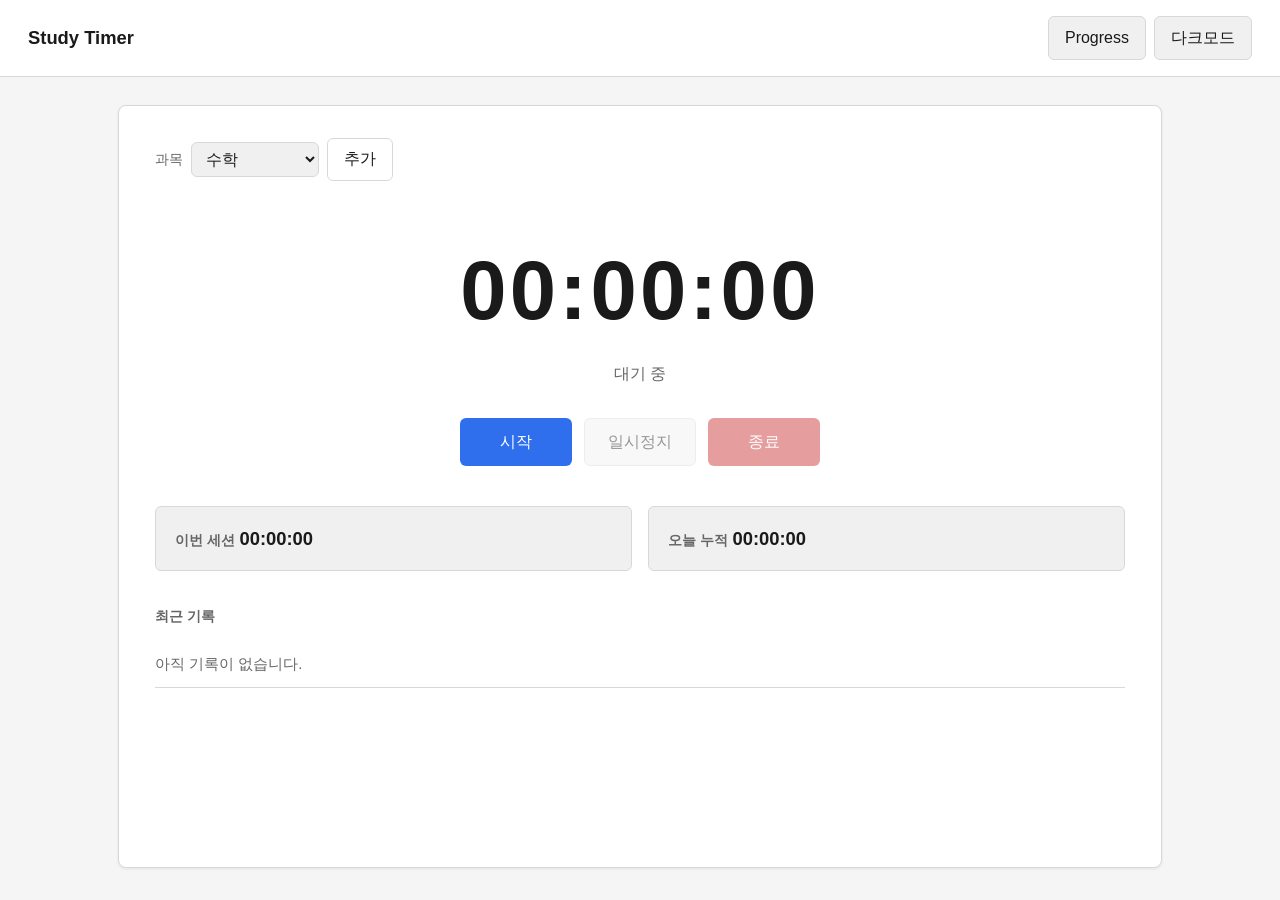
==== index.html @ 409b5d73 "타이머, 기록 페이지 기본 구조 작성" ====
<!DOCTYPE html>
<html lang="ko">
<head>
  <meta charset="UTF-8" />
  <meta name="viewport" content="width=device-width, initial-scale=1.0" />
  <title>Study Timer</title>
  <link rel="stylesheet" href="styles.css" />
</head>
<body>
  <header class="topbar">
    <h1 class="logo">Study Timer</h1>
    <div class="topbar-actions">
      <button type="button" id="progressToggle" class="btn btn-secondary" aria-expanded="false">
        Progress
      </button>
      <button type="button" id="themeToggle" class="btn btn-secondary" aria-label="테마 전환">
        다크모드
      </button>
    </div>
  </header>

  <main class="layout">
    <section class="timer-panel" aria-labelledby="timerHeading">
      <h2 id="timerHeading" class="sr-only">타이머</h2>

      <div class="subject-row">
        <label for="subjectSelect">과목</label>
        <select id="subjectSelect">
          <option value="수학">수학</option>
          <option value="영어">영어</option>
          <option value="국어">국어</option>
          <option value="과학">과학</option>
          <option value="코딩">코딩</option>
          <option value="기타">기타</option>
        </select>
        <button type="button" id="addSubjectBtn" class="btn btn-ghost">추가</button>
      </div>

      <div class="timer-display" id="timerDisplay" aria-live="polite">00:00:00</div>
      <p class="timer-status" id="timerStatus">대기 중</p>

      <div class="timer-controls">
        <button type="button" id="startBtn" class="btn btn-primary">시작</button>
        <button type="button" id="pauseBtn" class="btn btn-secondary" disabled>일시정지</button>
        <button type="button" id="stopBtn" class="btn btn-danger" disabled>종료</button>
      </div>

      <div class="session-info">
        <div>
          <span class="label">이번 세션</span>
          <strong id="sessionTime">00:00:00</strong>
        </div>
        <div>
          <span class="label">오늘 누적</span>
          <strong id="todayTime">00:00:00</strong>
        </div>
      </div>

      <section class="recent-sessions" aria-labelledby="recentHeading">
        <h3 id="recentHeading">최근 기록</h3>
        <ul id="recentList" class="record-list"></ul>
      </section>
    </section>

    <aside id="progressPanel" class="progress-panel" aria-hidden="true">
      <div class="progress-panel-inner">
        <div class="progress-header">
          <h2>Progress</h2>
          <button type="button" id="progressClose" class="btn btn-ghost" aria-label="Progress 닫기">닫기</button>
        </div>

        <div class="goal-box">
          <label for="dailyGoal">일일 목표 (분)</label>
          <div class="goal-row">
            <input type="number" id="dailyGoal" min="1" max="1440" value="120" />
            <button type="button" id="saveGoalBtn" class="btn btn-secondary">저장</button>
          </div>
          <div class="progress-meter" aria-label="목표 대비 진행률">
            <div id="goalBar" class="progress-meter-fill"></div>
          </div>
          <p id="goalText" class="muted">0 / 120분 (0%)</p>
        </div>

        <div class="stats-grid">
          <article class="stat-card">
            <h3>오늘</h3>
            <p id="statToday" class="stat-value">00:00:00</p>
          </article>
          <article class="stat-card">
            <h3>이번 주</h3>
            <p id="statWeek" class="stat-value">00:00:00</p>
          </article>
        </div>

        <section class="chart-section" aria-labelledby="dailyChartHeading">
          <h3 id="dailyChartHeading">최근 7일</h3>
          <div id="dailyChart" class="bar-chart" role="img" aria-label="최근 7일 학습 시간 차트"></div>
        </section>

        <section class="chart-section" aria-labelledby="subjectChartHeading">
          <h3 id="subjectChartHeading">과목별 학습 시간</h3>
          <div id="subjectChart" class="bar-chart subject-chart" role="img" aria-label="과목별 학습 시간 차트"></div>
        </section>

        <section class="chart-section" aria-labelledby="allRecordsHeading">
          <h3 id="allRecordsHeading">전체 기록</h3>
          <ul id="allRecordsList" class="record-list"></ul>
          <button type="button" id="clearRecordsBtn" class="btn btn-danger btn-block">기록 전체 삭제</button>
        </section>
      </div>
    </aside>
  </main>

  <script src="app.js"></script>
</body>
</html>
---- styles.css ----
:root {
  --bg: #f5f5f5;
  --surface: #ffffff;
  --surface-2: #f0f0f0;
  --border: #d8d8d8;
  --text: #1a1a1a;
  --muted: #666666;
  --primary: #2f6fed;
  --primary-text: #ffffff;
  --danger: #c62828;
  --danger-text: #ffffff;
  --accent: #1b8a5a;
  --shadow: 0 1px 3px rgba(0, 0, 0, 0.08);
}

[data-theme="dark"] {
  --bg: #121212;
  --surface: #1e1e1e;
  --surface-2: #2a2a2a;
  --border: #3a3a3a;
  --text: #f0f0f0;
  --muted: #a0a0a0;
  --primary: #5b8def;
  --primary-text: #0b0b0b;
  --danger: #ef5350;
  --danger-text: #0b0b0b;
  --accent: #4caf7a;
  --shadow: 0 1px 3px rgba(0, 0, 0, 0.4);
}

* {
  box-sizing: border-box;
}

html,
body {
  margin: 0;
  padding: 0;
  min-height: 100%;
  height: 100%;
}

body {
  display: flex;
  flex-direction: column;
  min-height: 100vh;
  font-family: "Segoe UI", "Apple SD Gothic Neo", "Malgun Gothic", sans-serif;
  background: var(--bg);
  color: var(--text);
  line-height: 1.5;
}

button,
input,
select {
  font: inherit;
  color: inherit;
}

.sr-only {
  position: absolute;
  width: 1px;
  height: 1px;
  padding: 0;
  margin: -1px;
  overflow: hidden;
  clip: rect(0, 0, 0, 0);
  white-space: nowrap;
  border: 0;
}

.topbar {
  display: flex;
  align-items: center;
  justify-content: space-between;
  gap: 1rem;
  flex-shrink: 0;
  padding: 1rem 1.75rem;
  background: var(--surface);
  border-bottom: 1px solid var(--border);
}

.logo {
  margin: 0;
  font-size: 1.15rem;
  font-weight: 700;
}

.topbar-actions {
  display: flex;
  gap: 0.5rem;
}

.layout {
  display: flex;
  align-items: stretch;
  flex: 1;
  gap: 0;
  width: 100%;
  max-width: 1100px;
  margin: 0 auto;
  padding: 1.75rem 1.75rem 2rem;
  min-height: 0;
  overflow: hidden;
  transition: gap 0.35s ease;
}

.layout.progress-open {
  gap: 1.5rem;
}

.timer-panel {
  display: flex;
  flex-direction: column;
  flex: 1 1 auto;
  min-width: 0;
  min-height: 100%;
  background: var(--surface);
  border: 1px solid var(--border);
  border-radius: 8px;
  box-shadow: var(--shadow);
  padding: 2rem 2.25rem;
  transition: flex-basis 0.35s ease, width 0.35s ease;
}

.progress-panel {
  flex: 0 0 0;
  width: 0;
  min-width: 0;
  min-height: 100%;
  overflow: hidden;
  opacity: 0;
  pointer-events: none;
  transition:
    flex-basis 0.35s ease,
    width 0.35s ease,
    opacity 0.28s ease,
    transform 0.35s ease;
  transform: translateX(24px);
}

.layout.progress-open .progress-panel {
  flex-basis: 380px;
  width: 380px;
  opacity: 1;
  pointer-events: auto;
  transform: translateX(0);
}

.progress-panel-inner {
  display: flex;
  flex-direction: column;
  width: 380px;
  height: 100%;
  min-height: 100%;
  box-sizing: border-box;
  background: var(--surface);
  border: 1px solid var(--border);
  border-radius: 8px;
  box-shadow: var(--shadow);
  padding: 2rem 2.25rem;
  overflow: auto;
}

.subject-row {
  display: flex;
  align-items: center;
  gap: 0.5rem;
  flex-wrap: wrap;
}

.subject-row label {
  font-size: 0.9rem;
  color: var(--muted);
}

.subject-row select,
.goal-row input {
  border: 1px solid var(--border);
  background: var(--surface-2);
  border-radius: 6px;
  padding: 0.45rem 0.6rem;
  min-width: 8rem;
}

.timer-display {
  margin: 3rem 0 0.5rem;
  text-align: center;
  font-size: clamp(3.2rem, 9vw, 5.2rem);
  font-variant-numeric: tabular-nums;
  font-weight: 700;
  letter-spacing: 0.04em;
}

.timer-status {
  margin: 0 0 2rem;
  text-align: center;
  color: var(--muted);
}

.timer-controls {
  display: flex;
  justify-content: center;
  gap: 0.75rem;
  flex-wrap: wrap;
  margin-bottom: 2.5rem;
}

.timer-controls .btn {
  min-width: 7rem;
  padding: 0.7rem 1.25rem;
}

.btn {
  border: 1px solid transparent;
  border-radius: 6px;
  padding: 0.55rem 1rem;
  cursor: pointer;
  background: var(--surface-2);
}

.btn:disabled {
  opacity: 0.45;
  cursor: not-allowed;
}

.btn-primary {
  background: var(--primary);
  color: var(--primary-text);
}

.btn-secondary {
  background: var(--surface-2);
  border-color: var(--border);
}

.btn-danger {
  background: var(--danger);
  color: var(--danger-text);
}

.btn-ghost {
  background: transparent;
  border-color: var(--border);
}

.btn-block {
  width: 100%;
  margin-top: 0.75rem;
}

.session-info {
  display: grid;
  grid-template-columns: 1fr 1fr;
  gap: 1rem;
  margin-bottom: 2.25rem;
}

.session-info > div,
.stat-card {
  background: var(--surface-2);
  border: 1px solid var(--border);
  border-radius: 6px;
  padding: 1.1rem 1.2rem;
}

.session-info .label,
.stat-card h3,
.recent-sessions h3,
.chart-section h3,
.progress-header h2 {
  margin: 0 0 0.35rem;
  font-size: 0.85rem;
  font-weight: 600;
  color: var(--muted);
}

.session-info strong,
.stat-value {
  font-size: 1.15rem;
  font-variant-numeric: tabular-nums;
}

.recent-sessions {
  display: flex;
  flex-direction: column;
  flex: 1;
  min-height: 0;
  margin-top: auto;
}

.recent-sessions h3 {
  margin-bottom: 0.85rem;
}

.record-list {
  list-style: none;
  margin: 0;
  padding: 0;
  flex: 1;
  min-height: 180px;
  max-height: none;
  overflow: auto;
}

.timer-panel .record-list {
  min-height: 240px;
}

.record-list li {
  display: flex;
  justify-content: space-between;
  gap: 0.75rem;
  padding: 0.75rem 0;
  border-bottom: 1px solid var(--border);
  font-size: 0.92rem;
}

.record-list .meta {
  color: var(--muted);
  white-space: nowrap;
}

.progress-header {
  display: flex;
  align-items: center;
  justify-content: space-between;
  margin-bottom: 1.5rem;
}

.goal-box {
  margin-bottom: 1.5rem;
}

.goal-box label {
  display: block;
  margin-bottom: 0.4rem;
  font-size: 0.9rem;
  color: var(--muted);
}

.goal-row {
  display: flex;
  gap: 0.5rem;
  margin-bottom: 0.75rem;
}

.goal-row input {
  width: 100%;
}

.progress-meter {
  height: 10px;
  background: var(--surface-2);
  border: 1px solid var(--border);
  border-radius: 999px;
  overflow: hidden;
}

.progress-meter-fill {
  height: 100%;
  width: 0%;
  background: var(--accent);
}

.muted {
  color: var(--muted);
  font-size: 0.9rem;
}

.stats-grid {
  display: grid;
  grid-template-columns: 1fr 1fr;
  gap: 1rem;
  margin-bottom: 1.75rem;
}

.chart-section {
  margin-bottom: 1.75rem;
}

.bar-chart {
  display: flex;
  align-items: flex-end;
  gap: 0.5rem;
  min-height: 160px;
  padding: 0.75rem 0;
}

.bar-item {
  flex: 1;
  display: flex;
  flex-direction: column;
  align-items: center;
  gap: 0.35rem;
  min-width: 0;
}

.bar {
  width: 100%;
  max-width: 36px;
  min-height: 2px;
  background: var(--primary);
  border-radius: 3px 3px 0 0;
}

.bar-label,
.bar-value {
  font-size: 0.72rem;
  color: var(--muted);
  text-align: center;
  word-break: keep-all;
}

.subject-chart {
  flex-direction: column;
  align-items: stretch;
  min-height: auto;
}

.subject-row-bar {
  display: grid;
  grid-template-columns: 72px 1fr 72px;
  align-items: center;
  gap: 0.5rem;
  margin-bottom: 0.45rem;
}

.subject-row-bar .track {
  height: 10px;
  background: var(--surface-2);
  border: 1px solid var(--border);
  border-radius: 999px;
  overflow: hidden;
}

.subject-row-bar .fill {
  height: 100%;
  background: var(--primary);
}

.subject-row-bar .name,
.subject-row-bar .value {
  font-size: 0.82rem;
  color: var(--muted);
}

.subject-row-bar .value {
  text-align: right;
  font-variant-numeric: tabular-nums;
}

.empty {
  color: var(--muted);
  font-size: 0.9rem;
  padding: 0.5rem 0;
}

@media (max-width: 860px) {
  .layout {
    flex-direction: column;
    overflow: auto;
  }

  .layout.progress-open {
    gap: 1rem;
  }

  .timer-panel {
    min-height: auto;
    padding: 1.5rem;
  }

  .progress-panel {
    transform: translateY(16px);
  }

  .layout.progress-open .progress-panel {
    flex-basis: auto;
    width: 100%;
    transform: translateY(0);
  }

  .progress-panel-inner {
    width: 100%;
    min-height: auto;
    padding: 1.5rem;
  }

  .timer-display {
    margin-top: 2rem;
  }

  .timer-panel .record-list {
    min-height: 160px;
  }
}
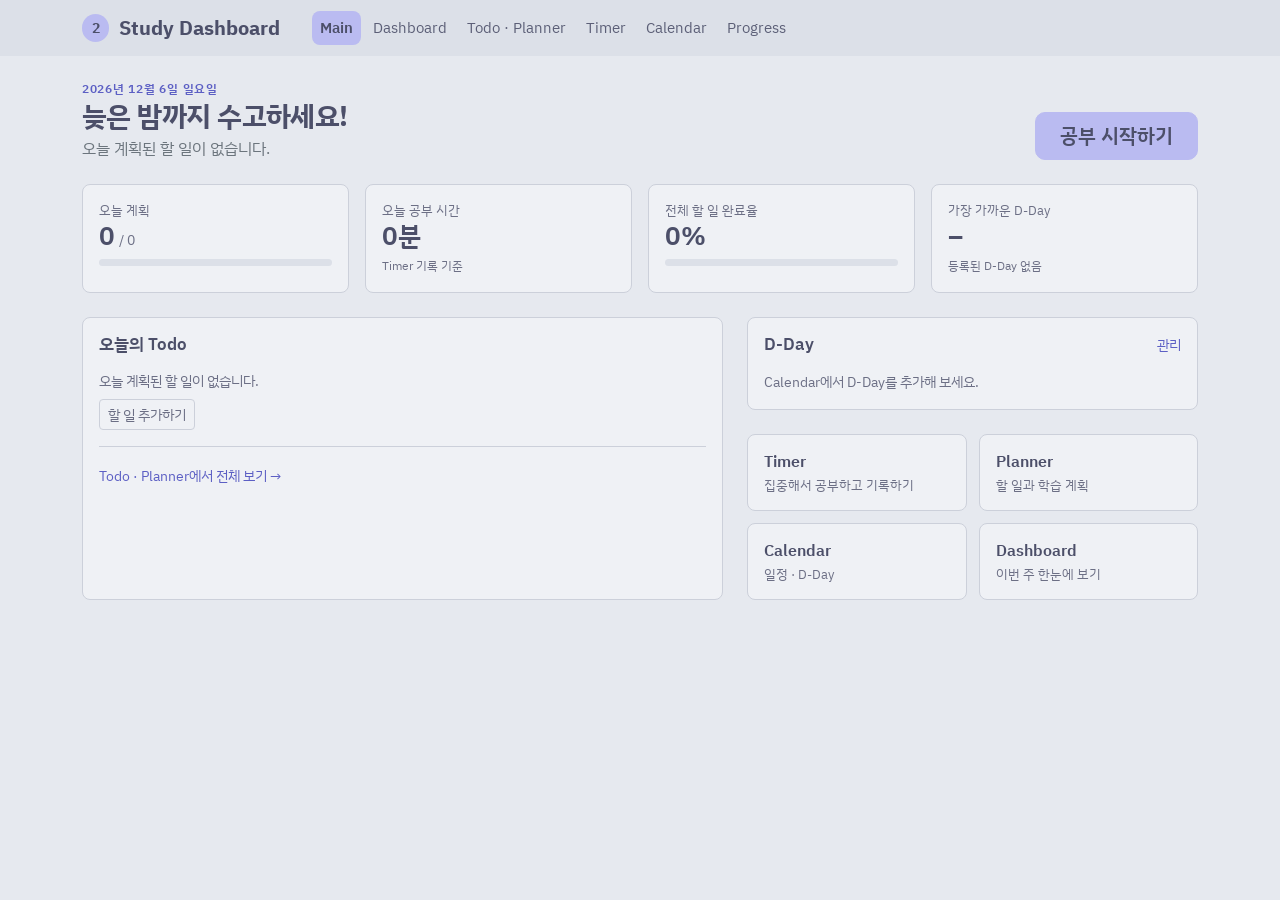
==== commit bd497c59: "Main · Dashboard 페이지, 합치기 계획 문서 - index.html (Main): 오늘 계획·공부 시간·완료율·D-Day, 오늘의 Todo 체크, 바로가기 - dash" ====
--- a/index.html
+++ b/index.html
@@ -1,116 +1,159 @@
 <!DOCTYPE html>
 <html lang="ko">
 <head>
-  <meta charset="UTF-8" />
-  <meta name="viewport" content="width=device-width, initial-scale=1.0" />
-  <title>Study Timer</title>
-  <link rel="stylesheet" href="styles.css" />
+  <meta charset="UTF-8">
+  <meta name="viewport" content="width=device-width, initial-scale=1">
+  <title>Main | Study Dashboard</title>
+
+  <link rel="preconnect" href="https://fonts.googleapis.com">
+  <link rel="preconnect" href="https://fonts.gstatic.com" crossorigin>
+  <link rel="stylesheet" href="https://fonts.googleapis.com/css2?family=IBM+Plex+Sans+KR:wght@400;500;600;700&display=swap">
+  <link rel="stylesheet" href="https://cdn.jsdelivr.net/npm/bootstrap@5.3.3/dist/css/bootstrap.min.css">
+  <link rel="stylesheet" href="css/style.css">
+  <link rel="stylesheet" href="css/main.css">
+  <link rel="stylesheet" href="css/responsive.css">
 </head>
 <body>
-  <header class="topbar">
-    <h1 class="logo">Study Timer</h1>
-    <div class="topbar-actions">
-      <button type="button" id="progressToggle" class="btn btn-secondary" aria-expanded="false">
-        Progress
+
+  <!-- ===== 공통 Header / Navigation (모든 페이지 동일, active만 변경) ===== -->
+  <nav class="navbar navbar-expand-lg sd-navbar">
+    <div class="container-xl">
+      <a class="navbar-brand" href="index.html"><span class="sd-brand-mark">2</span>Study Dashboard</a>
+      <button class="navbar-toggler" type="button" data-bs-toggle="collapse" data-bs-target="#sdNav"
+              aria-controls="sdNav" aria-expanded="false" aria-label="메뉴 열기">
+        <span class="navbar-toggler-icon"></span>
       </button>
-      <button type="button" id="themeToggle" class="btn btn-secondary" aria-label="테마 전환">
-        다크모드
-      </button>
+      <div class="collapse navbar-collapse" id="sdNav">
+        <ul class="navbar-nav ms-lg-3 gap-lg-1">
+          <li class="nav-item"><a class="nav-link active" aria-current="page" href="index.html">Main</a></li>
+          <li class="nav-item"><a class="nav-link" href="dashboard.html">Dashboard</a></li>
+          <li class="nav-item"><a class="nav-link" href="todo.html">Todo · Planner</a></li>
+          <li class="nav-item"><a class="nav-link" href="timer.html">Timer</a></li>
+          <li class="nav-item"><a class="nav-link" href="calendar.html">Calendar</a></li>
+          <li class="nav-item"><a class="nav-link" href="progress.html">Progress</a></li>
+        </ul>
+      </div>
     </div>
-  </header>
+  </nav>
 
-  <main class="layout">
-    <section class="timer-panel" aria-labelledby="timerHeading">
-      <h2 id="timerHeading" class="sr-only">타이머</h2>
+  <main class="container-xl py-4">
+    <header class="d-flex flex-wrap justify-content-between align-items-end gap-3 mb-4">
+      <div>
+        <div class="sd-eyebrow" id="todayLabel"></div>
+        <h1 class="sd-page-title" id="greeting">안녕하세요!</h1>
+        <p class="text-secondary mb-0 mt-1" id="greetingSub">오늘의 학습 현황입니다.</p>
+      </div>
+      <a class="btn btn-primary btn-lg px-4" href="timer.html">공부 시작하기</a>
+    </header>
 
-      <div class="subject-row">
-        <label for="subjectSelect">과목</label>
-        <select id="subjectSelect">
-          <option value="수학">수학</option>
-          <option value="영어">영어</option>
-          <option value="국어">국어</option>
-          <option value="과학">과학</option>
-          <option value="코딩">코딩</option>
-          <option value="기타">기타</option>
-        </select>
-        <button type="button" id="addSubjectBtn" class="btn btn-ghost">추가</button>
+    <!-- 오늘의 학습 현황 -->
+    <section class="row g-3 mb-4" aria-label="오늘의 학습 현황">
+      <div class="col-6 col-lg-3">
+        <div class="card h-100"><div class="card-body">
+          <div class="sd-stat-label">오늘 계획</div>
+          <div class="sd-stat-value" id="statPlan">0</div>
+          <div class="progress mt-2" role="progressbar" aria-label="오늘 계획 진행" aria-valuemin="0" aria-valuemax="100" aria-valuenow="0" id="statPlanBarWrap">
+            <div class="progress-bar" id="statPlanBar" style="width:0%"></div>
+          </div>
+        </div></div>
       </div>
-
-      <div class="timer-display" id="timerDisplay" aria-live="polite">00:00:00</div>
-      <p class="timer-status" id="timerStatus">대기 중</p>
-
-      <div class="timer-controls">
-        <button type="button" id="startBtn" class="btn btn-primary">시작</button>
-        <button type="button" id="pauseBtn" class="btn btn-secondary" disabled>일시정지</button>
-        <button type="button" id="stopBtn" class="btn btn-danger" disabled>종료</button>
+      <div class="col-6 col-lg-3">
+        <div class="card h-100"><div class="card-body">
+          <div class="sd-stat-label">오늘 공부 시간</div>
+          <div class="sd-stat-value" id="statStudy">0분</div>
+          <div class="sd-stat-note" id="statStudyNote">Timer 기록 기준</div>
+        </div></div>
       </div>
-
-      <div class="session-info">
-        <div>
-          <span class="label">이번 세션</span>
-          <strong id="sessionTime">00:00:00</strong>
-        </div>
-        <div>
-          <span class="label">오늘 누적</span>
-          <strong id="todayTime">00:00:00</strong>
-        </div>
+      <div class="col-6 col-lg-3">
+        <div class="card h-100"><div class="card-body">
+          <div class="sd-stat-label">전체 할 일 완료율</div>
+          <div class="sd-stat-value" id="statRate">0%</div>
+          <div class="progress mt-2" role="progressbar" aria-label="전체 할 일 완료율" aria-valuemin="0" aria-valuemax="100" aria-valuenow="0" id="statRateBarWrap">
+            <div class="progress-bar" id="statRateBar" style="width:0%"></div>
+          </div>
+        </div></div>
       </div>
-
-      <section class="recent-sessions" aria-labelledby="recentHeading">
-        <h3 id="recentHeading">최근 기록</h3>
-        <ul id="recentList" class="record-list"></ul>
-      </section>
+      <div class="col-6 col-lg-3">
+        <div class="card h-100"><div class="card-body">
+          <div class="sd-stat-label">가장 가까운 D-Day</div>
+          <div class="sd-stat-value" id="statDday">–</div>
+          <div class="sd-stat-note text-truncate" id="statDdayTitle">등록된 D-Day 없음</div>
+        </div></div>
+      </div>
     </section>
 
-    <aside id="progressPanel" class="progress-panel" aria-hidden="true">
-      <div class="progress-panel-inner">
-        <div class="progress-header">
-          <h2>Progress</h2>
-          <button type="button" id="progressClose" class="btn btn-ghost" aria-label="Progress 닫기">닫기</button>
-        </div>
+    <div class="row g-4">
+      <!-- 오늘의 Todo -->
+      <section class="col-lg-7" aria-labelledby="todayTitle">
+        <div class="card h-100"><div class="card-body">
+          <div class="d-flex justify-content-between align-items-baseline mb-3">
+            <h2 class="sd-section-title" id="todayTitle">오늘의 Todo</h2>
+            <span class="small text-secondary" id="todayCount"></span>
+          </div>
+          <ul class="sd-plan" id="todayPlan"></ul>
+          <div class="sd-empty d-none" id="todayEmpty">
+            <p class="mb-2">오늘 계획된 할 일이 없습니다.</p>
+            <a class="btn btn-outline-secondary btn-sm" href="todo.html">할 일 추가하기</a>
+          </div>
+          <div class="mt-3 pt-3 border-top">
+            <a class="sd-more" href="todo.html">Todo · Planner에서 전체 보기 →</a>
+          </div>
+        </div></div>
+      </section>
 
-        <div class="goal-box">
-          <label for="dailyGoal">일일 목표 (분)</label>
-          <div class="goal-row">
-            <input type="number" id="dailyGoal" min="1" max="1440" value="120" />
-            <button type="button" id="saveGoalBtn" class="btn btn-secondary">저장</button>
+      <div class="col-lg-5 d-flex flex-column gap-4">
+        <!-- D-Day -->
+        <section class="card" aria-labelledby="ddayTitle"><div class="card-body">
+          <div class="d-flex justify-content-between align-items-baseline mb-3">
+            <h2 class="sd-section-title" id="ddayTitle">D-Day</h2>
+            <a class="sd-more" href="calendar.html">관리</a>
           </div>
-          <div class="progress-meter" aria-label="목표 대비 진행률">
-            <div id="goalBar" class="progress-meter-fill"></div>
+          <ul class="sd-dday-list" id="ddayList"></ul>
+          <p class="sd-empty mb-0 d-none" id="ddayEmpty">Calendar에서 D-Day를 추가해 보세요.</p>
+        </div></section>
+
+        <!-- 바로가기 -->
+        <section aria-labelledby="shortcutTitle">
+          <h2 class="visually-hidden" id="shortcutTitle">바로가기</h2>
+          <div class="sd-shortcuts">
+            <a class="sd-shortcut card" href="timer.html">
+              <span class="sd-shortcut-name">Timer</span>
+              <span class="sd-shortcut-desc">집중해서 공부하고 기록하기</span>
+            </a>
+            <a class="sd-shortcut card" href="todo.html">
+              <span class="sd-shortcut-name">Planner</span>
+              <span class="sd-shortcut-desc">할 일과 학습 계획</span>
+            </a>
+            <a class="sd-shortcut card" href="calendar.html">
+              <span class="sd-shortcut-name">Calendar</span>
+              <span class="sd-shortcut-desc">일정 · D-Day</span>
+            </a>
+            <a class="sd-shortcut card" href="dashboard.html">
+              <span class="sd-shortcut-name">Dashboard</span>
+              <span class="sd-shortcut-desc">이번 주 한눈에 보기</span>
+            </a>
           </div>
-          <p id="goalText" class="muted">0 / 120분 (0%)</p>
-        </div>
-
-        <div class="stats-grid">
-          <article class="stat-card">
-            <h3>오늘</h3>
-            <p id="statToday" class="stat-value">00:00:00</p>
-          </article>
-          <article class="stat-card">
-            <h3>이번 주</h3>
-            <p id="statWeek" class="stat-value">00:00:00</p>
-          </article>
-        </div>
-
-        <section class="chart-section" aria-labelledby="dailyChartHeading">
-          <h3 id="dailyChartHeading">최근 7일</h3>
-          <div id="dailyChart" class="bar-chart" role="img" aria-label="최근 7일 학습 시간 차트"></div>
-        </section>
-
-        <section class="chart-section" aria-labelledby="subjectChartHeading">
-          <h3 id="subjectChartHeading">과목별 학습 시간</h3>
-          <div id="subjectChart" class="bar-chart subject-chart" role="img" aria-label="과목별 학습 시간 차트"></div>
-        </section>
-
-        <section class="chart-section" aria-labelledby="allRecordsHeading">
-          <h3 id="allRecordsHeading">전체 기록</h3>
-          <ul id="allRecordsList" class="record-list"></ul>
-          <button type="button" id="clearRecordsBtn" class="btn btn-danger btn-block">기록 전체 삭제</button>
         </section>
       </div>
-    </aside>
+    </div>
   </main>
 
-  <script src="app.js"></script>
+  <template id="tplPlan">
+    <li class="sd-plan-item">
+      <input class="form-check-input" type="checkbox">
+      <label class="sd-plan-title"></label>
+      <span class="sd-plan-meta">
+        <span class="badge sd-subj"></span>
+        <span class="badge sd-reason d-none"></span>
+        <span class="badge sd-block"></span>
+      </span>
+    </li>
+  </template>
+
+  <script src="https://cdn.jsdelivr.net/npm/bootstrap@5.3.3/dist/js/bootstrap.bundle.min.js" defer></script>
+  <script src="js/storage.js" defer></script>
+  <script src="js/planner.js" defer></script>
+  <script src="js/stats.js" defer></script>
+  <script src="js/main.js" defer></script>
 </body>
 </html>
--- a/css/style.css
+++ b/css/style.css
@@ -0,0 +1,143 @@
+/* =========================================================
+   Study Dashboard — shared styles (ALL pages load this, after Bootstrap)
+   THEME LIVES ONLY IN THE TOKEN BLOCKS BELOW.
+   Default = Catppuccin Latte + #BABBF1.
+   Deck colors (navy/orange): <html lang="ko" data-theme="deck">
+   ========================================================= */
+
+/* ---------- 1. Theme tokens ---------- */
+:root {
+  --sd-bg: #e6e9ef;
+  --sd-surface: #eff1f5;
+  --sd-sunk: #dce0e8;
+  --sd-line: #ccd0da;
+  --sd-ink: #4c4f69;
+  --sd-muted: #6c6f85;
+  --sd-accent: #babbf1;            /* fills: buttons, active tab, progress */
+  --sd-accent-ink: #4c4f69;        /* text ON accent fills */
+  --sd-accent-text: #5c5fc4;       /* accent used AS text on light bg */
+  --sd-accent-soft: rgba(186, 187, 241, .35);
+  --sd-nav: #dce0e8;
+  --sd-nav-ink: #5c5f77;
+  --sd-high: #d20f39;
+  --sd-mid: #df8e1d;
+  --sd-low: #40a02b;
+  --sd-font: "IBM Plex Sans KR", -apple-system, "Apple SD Gothic Neo", "Malgun Gothic", sans-serif;
+  --sd-radius: 10px;
+}
+:root[data-theme="deck"] {
+  --sd-bg: #f2f4f6;
+  --sd-surface: #ffffff;
+  --sd-sunk: #e9edf0;
+  --sd-line: #dce2e7;
+  --sd-ink: #1d2b36;
+  --sd-muted: #5b6974;
+  --sd-accent: #e8553a;
+  --sd-accent-ink: #ffffff;
+  --sd-accent-text: #c8412a;
+  --sd-accent-soft: #fde6df;
+  --sd-nav: #1d2b36;
+  --sd-nav-ink: #c9d3da;
+  --sd-high: #d2412c;
+  --sd-mid: #c27c14;
+  --sd-low: #2f7d63;
+}
+
+/* ---------- 2. Tokens → Bootstrap variables ---------- */
+:root {
+  --bs-body-bg: var(--sd-bg);
+  --bs-body-color: var(--sd-ink);
+  --bs-body-font-family: var(--sd-font);
+  --bs-border-color: var(--sd-line);
+  --bs-secondary-color: var(--sd-muted);
+  --bs-tertiary-bg: var(--sd-sunk);
+  --bs-emphasis-color: var(--sd-ink);
+  --bs-border-radius: 8px;
+  --bs-border-radius-lg: var(--sd-radius);
+  --bs-link-color: var(--sd-accent-text);
+  --bs-link-hover-color: var(--sd-ink);
+  --bs-focus-ring-color: var(--sd-accent-soft);
+}
+body { font-feature-settings: "tnum"; }
+
+.card { --bs-card-bg: var(--sd-surface); --bs-card-border-color: var(--sd-line); }
+.modal { --bs-modal-bg: var(--sd-surface); --bs-modal-border-color: var(--sd-line); }
+.toast { --bs-toast-bg: var(--sd-surface); --bs-toast-border-color: var(--sd-line); --bs-toast-color: var(--sd-ink); }
+.progress { --bs-progress-bg: var(--sd-sunk); --bs-progress-bar-bg: var(--sd-accent); --bs-progress-height: .4rem; }
+
+.btn-primary {
+  --bs-btn-bg: var(--sd-accent);
+  --bs-btn-border-color: var(--sd-accent);
+  --bs-btn-color: var(--sd-accent-ink);
+  --bs-btn-hover-bg: color-mix(in srgb, var(--sd-accent) 85%, var(--sd-ink));
+  --bs-btn-hover-border-color: var(--bs-btn-hover-bg);
+  --bs-btn-hover-color: var(--sd-accent-ink);
+  --bs-btn-active-bg: color-mix(in srgb, var(--sd-accent) 75%, var(--sd-ink));
+  --bs-btn-active-border-color: var(--bs-btn-active-bg);
+  --bs-btn-active-color: var(--sd-accent-ink);
+  --bs-btn-disabled-bg: var(--sd-accent);
+  --bs-btn-disabled-border-color: var(--sd-accent);
+  --bs-btn-disabled-color: var(--sd-accent-ink);
+  font-weight: 600;
+}
+.btn-outline-secondary {
+  --bs-btn-color: var(--sd-muted);
+  --bs-btn-border-color: var(--sd-line);
+  --bs-btn-hover-bg: var(--sd-sunk);
+  --bs-btn-hover-color: var(--sd-ink);
+  --bs-btn-hover-border-color: var(--sd-line);
+  --bs-btn-active-bg: var(--sd-surface);
+  --bs-btn-active-color: var(--sd-ink);
+  --bs-btn-active-border-color: var(--sd-ink);
+}
+.btn-link { --bs-btn-color: var(--sd-muted); --bs-btn-hover-color: var(--sd-ink); text-decoration: none; }
+
+.form-control:focus, .form-select:focus {
+  border-color: var(--sd-accent-text);
+  box-shadow: 0 0 0 .2rem var(--sd-accent-soft);
+}
+.form-check-input:checked { background-color: var(--sd-accent-text); border-color: var(--sd-accent-text); }
+.form-check-input:focus { border-color: var(--sd-accent-text); box-shadow: 0 0 0 .2rem var(--sd-accent-soft); }
+
+.nav-pills {
+  --bs-nav-pills-link-active-bg: var(--sd-surface);
+  --bs-nav-pills-link-active-color: var(--sd-ink);
+  --bs-nav-link-color: var(--sd-muted);
+  --bs-nav-link-hover-color: var(--sd-ink);
+}
+
+/* ---------- 3. Common header / navigation (same markup on every page) ---------- */
+.sd-navbar { background: var(--sd-nav); }
+.sd-navbar .navbar-brand { color: var(--sd-ink); font-weight: 700; display: flex; align-items: center; gap: .6rem; }
+:root[data-theme="deck"] .sd-navbar .navbar-brand { color: #fff; }
+.sd-brand-mark {
+  display: grid; place-items: center; width: 1.7rem; height: 1.7rem; border-radius: 50%;
+  background: var(--sd-accent); color: var(--sd-accent-ink); font-size: .85rem;
+}
+.sd-navbar .nav-link { color: var(--sd-nav-ink); border-radius: 8px; padding: .4rem .75rem; font-size: .92rem; }
+.sd-navbar .nav-link:hover { color: var(--sd-ink); }
+:root[data-theme="deck"] .sd-navbar .nav-link:hover { color: #fff; }
+.sd-navbar .nav-link.active { background: var(--sd-accent); color: var(--sd-accent-ink); font-weight: 600; }
+.sd-navbar .navbar-toggler { border-color: var(--sd-line); }
+.sd-navbar .navbar-toggler-icon {
+  background-image: none;
+  background-color: var(--sd-nav-ink);
+  -webkit-mask: url("data:image/svg+xml,%3csvg xmlns='http://www.w3.org/2000/svg' viewBox='0 0 30 30'%3e%3cpath stroke='black' stroke-linecap='round' stroke-width='2' d='M4 7h22M4 15h22M4 23h22'/%3e%3c/svg%3e") center / contain no-repeat;
+          mask: url("data:image/svg+xml,%3csvg xmlns='http://www.w3.org/2000/svg' viewBox='0 0 30 30'%3e%3cpath stroke='black' stroke-linecap='round' stroke-width='2' d='M4 7h22M4 15h22M4 23h22'/%3e%3c/svg%3e") center / contain no-repeat;
+}
+
+/* ---------- 4. Shared bits other pages can reuse ---------- */
+.sd-page-title { font-size: 1.75rem; font-weight: 700; letter-spacing: -.02em; margin: 0; }
+.sd-eyebrow { font-size: .78rem; font-weight: 600; letter-spacing: .06em; color: var(--sd-accent-text); }
+.sd-stat-label { font-size: .8rem; color: var(--sd-muted); }
+.sd-stat-value { font-size: 1.6rem; font-weight: 600; line-height: 1.2; font-variant-numeric: tabular-nums; }
+.sd-stat-value small { font-size: .85rem; font-weight: 400; color: var(--sd-muted); margin-left: .25rem; }
+
+/* priority colors — used by Todo, Calendar, Dashboard */
+.sd-pri { font-weight: 600; }
+.sd-pri-high { color: var(--sd-high); background: color-mix(in srgb, var(--sd-high) 13%, transparent); }
+.sd-pri-mid  { color: var(--sd-mid);  background: color-mix(in srgb, var(--sd-mid) 16%, transparent); }
+.sd-pri-low  { color: var(--sd-low);  background: color-mix(in srgb, var(--sd-low) 13%, transparent); }
+.sd-subj { color: var(--sd-muted); background: var(--sd-sunk); font-weight: 500; }
+
+@media (prefers-reduced-motion: reduce) { * { transition: none !important; animation: none !important; } }
--- a/css/main.css
+++ b/css/main.css
@@ -0,0 +1,58 @@
+/* =========================================================
+   Main page only. Colors come from var(--sd-*) tokens in style.css.
+   .sd-plan* / .sd-block / .sd-reason mirror todo.css → move to style.css when merging.
+   ========================================================= */
+
+.sd-section-title { font-size: 1.05rem; font-weight: 600; margin: 0; }
+.sd-stat-note { font-size: .78rem; color: var(--sd-muted); margin-top: .35rem; }
+.sd-empty { color: var(--sd-muted); font-size: .9rem; }
+
+/* ---------- today's plan ---------- */
+.sd-plan { list-style: none; margin: 0; padding: 0; display: grid; gap: .4rem; }
+.sd-plan-item {
+  display: grid; grid-template-columns: auto minmax(0, 1fr) auto; gap: .7rem; align-items: center;
+  padding: .6rem .75rem; border-radius: 8px; background: var(--sd-bg);
+}
+.sd-plan-item .form-check-input { width: 1.2rem; height: 1.2rem; margin: 0; cursor: pointer; }
+.sd-plan-title { font-weight: 500; overflow-wrap: anywhere; cursor: pointer; }
+.sd-plan-meta { display: flex; gap: .3rem; flex-wrap: wrap; justify-content: flex-end; }
+.sd-plan-item.is-done { opacity: .6; }
+.sd-plan-item.is-done .sd-plan-title { text-decoration: line-through; }
+
+.sd-block { font-size: .72rem; font-weight: 600; background: var(--sd-sunk); color: var(--sd-ink); }
+.sd-block-day { background: var(--sd-accent); color: var(--sd-accent-ink); }
+.sd-reason { font-size: .7rem; font-weight: 600; }
+.sd-reason-overdue { color: var(--sd-high); background: color-mix(in srgb, var(--sd-high) 13%, transparent); }
+.sd-reason-due { color: var(--sd-mid); background: color-mix(in srgb, var(--sd-mid) 16%, transparent); }
+.sd-reason-catchup, .sd-reason-fallback { color: var(--sd-accent-text); background: var(--sd-accent-soft); }
+.sd-reason-early { color: var(--sd-low); background: color-mix(in srgb, var(--sd-low) 13%, transparent); }
+
+/* ---------- D-Day ---------- */
+.sd-dday-list { list-style: none; margin: 0; padding: 0; display: grid; gap: .5rem; }
+.sd-dday-item { display: flex; align-items: center; justify-content: space-between; gap: .75rem; }
+.sd-dday-name { min-width: 0; font-weight: 500; }
+.sd-dday-date { font-size: .78rem; color: var(--sd-muted); font-weight: 400; }
+.sd-dday-badge {
+  flex-shrink: 0; font-weight: 700; font-variant-numeric: tabular-nums; font-size: .9rem;
+  padding: .2rem .6rem; border-radius: 999px; background: var(--sd-accent-soft); color: var(--sd-accent-text);
+}
+.sd-dday-badge.is-today { background: var(--sd-accent); color: var(--sd-accent-ink); }
+
+/* ---------- shortcuts ---------- */
+.sd-shortcuts { display: grid; grid-template-columns: repeat(2, minmax(0, 1fr)); gap: .75rem; }
+.sd-shortcut {
+  display: flex; flex-direction: column; gap: .2rem; padding: .9rem 1rem;
+  text-decoration: none; color: var(--sd-ink); transition: border-color .15s, background-color .15s;
+}
+.sd-shortcut:hover, .sd-shortcut:focus-visible { border-color: var(--sd-accent-text); background: var(--sd-accent-soft); color: var(--sd-ink); }
+.sd-shortcut-name { font-weight: 600; }
+.sd-shortcut-desc { font-size: .8rem; color: var(--sd-muted); }
+
+@media (max-width: 575.98px) {
+  .sd-plan-item { grid-template-columns: auto minmax(0, 1fr); }
+  .sd-plan-meta { grid-column: 2; justify-content: flex-start; }
+}
+
+/* "more →" links: Bootstrap link color ignores --bs-link-color, so set it here */
+.sd-more { font-size: .85rem; color: var(--sd-accent-text); text-decoration: none; }
+.sd-more:hover, .sd-more:focus-visible { color: var(--sd-ink); text-decoration: underline; }
--- a/css/responsive.css
+++ b/css/responsive.css
@@ -0,0 +1,21 @@
+/* =========================================================
+   Study Dashboard — responsive rules (ALL pages, load last)
+   Bootstrap breakpoints: md 768 · lg 992
+   ========================================================= */
+
+/* below lg: form stops sticking, planner becomes a day list */
+@media (max-width: 991.98px) {
+  .sd-form-card { position: static; }
+  .sd-week { grid-template-columns: minmax(0, 1fr); }
+  .sd-day { min-height: 0; }
+}
+
+/* phones: task actions drop under the title */
+@media (max-width: 575.98px) {
+  .sd-page-title { font-size: 1.45rem; }
+  .sd-task { grid-template-columns: auto minmax(0, 1fr); }
+  .sd-task-actions { grid-column: 2; }
+  .sd-plan-item { grid-template-columns: auto minmax(0, 1fr) auto; }
+  .sd-plan-item .sd-done-btn { grid-column: 2; justify-self: start; }
+  .sd-toolbar .form-select { flex: 1; }
+}
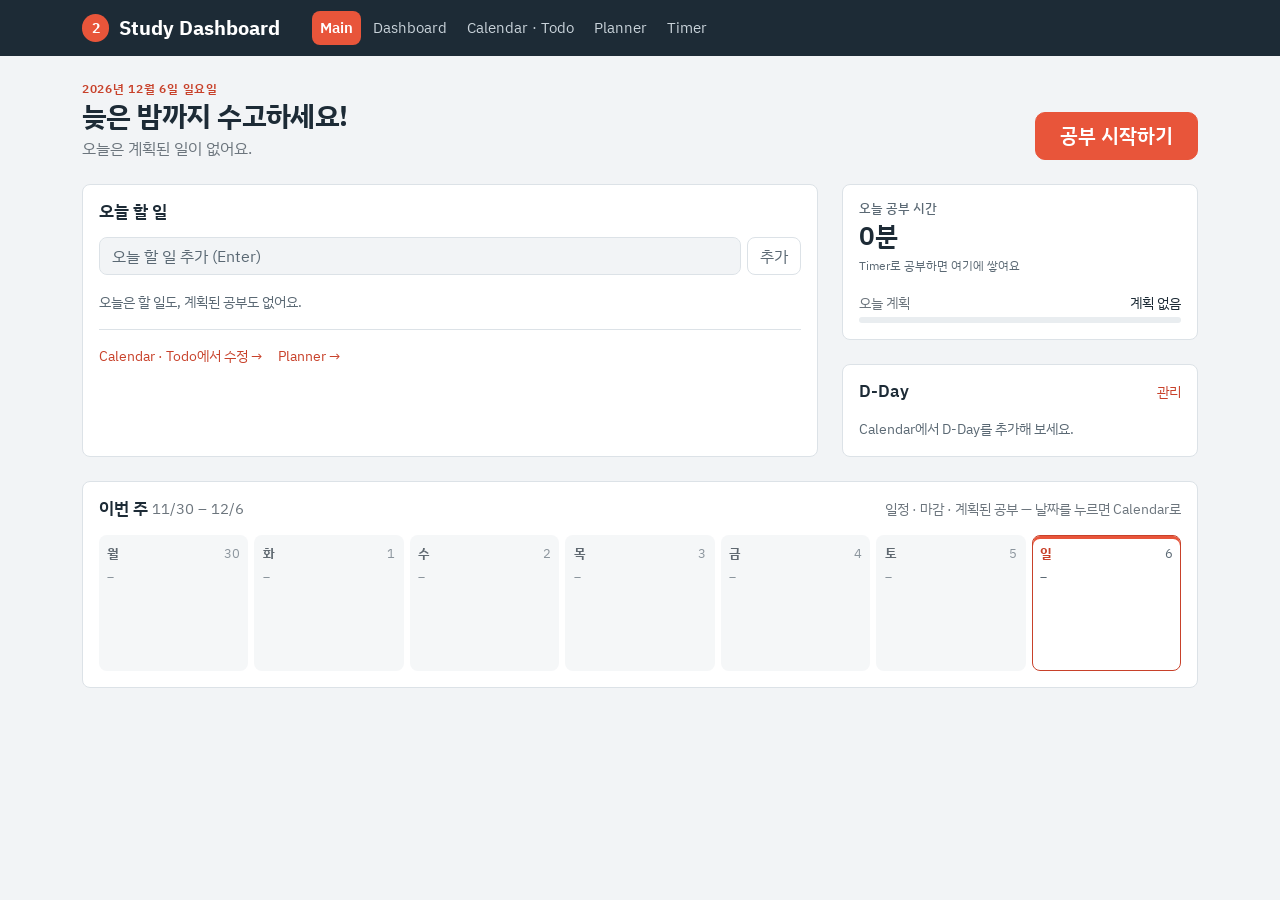
==== commit 582a4f6c: "Rebuild base: 5 pages, plain vs planned to-dos, shared day list - Pages: Main · Dashboard · Calendar" ====
--- a/index.html
+++ b/index.html
@@ -10,6 +10,7 @@
   <link rel="stylesheet" href="https://fonts.googleapis.com/css2?family=IBM+Plex+Sans+KR:wght@400;500;600;700&display=swap">
   <link rel="stylesheet" href="https://cdn.jsdelivr.net/npm/bootstrap@5.3.3/dist/css/bootstrap.min.css">
   <link rel="stylesheet" href="css/style.css">
+  <link rel="stylesheet" href="css/components.css">
   <link rel="stylesheet" href="css/main.css">
   <link rel="stylesheet" href="css/responsive.css">
 </head>
@@ -27,83 +28,65 @@
         <ul class="navbar-nav ms-lg-3 gap-lg-1">
           <li class="nav-item"><a class="nav-link active" aria-current="page" href="index.html">Main</a></li>
           <li class="nav-item"><a class="nav-link" href="dashboard.html">Dashboard</a></li>
-          <li class="nav-item"><a class="nav-link" href="todo.html">Todo · Planner</a></li>
+          <li class="nav-item"><a class="nav-link" href="calendar.html">Calendar · Todo</a></li>
+          <li class="nav-item"><a class="nav-link" href="planner.html">Planner</a></li>
           <li class="nav-item"><a class="nav-link" href="timer.html">Timer</a></li>
-          <li class="nav-item"><a class="nav-link" href="calendar.html">Calendar</a></li>
-          <li class="nav-item"><a class="nav-link" href="progress.html">Progress</a></li>
         </ul>
       </div>
     </div>
   </nav>
 
   <main class="container-xl py-4">
+    <!-- 오늘 -->
     <header class="d-flex flex-wrap justify-content-between align-items-end gap-3 mb-4">
       <div>
         <div class="sd-eyebrow" id="todayLabel"></div>
         <h1 class="sd-page-title" id="greeting">안녕하세요!</h1>
-        <p class="text-secondary mb-0 mt-1" id="greetingSub">오늘의 학습 현황입니다.</p>
+        <p class="text-secondary mb-0 mt-1" id="greetingSub"></p>
       </div>
       <a class="btn btn-primary btn-lg px-4" href="timer.html">공부 시작하기</a>
     </header>
 
-    <!-- 오늘의 학습 현황 -->
-    <section class="row g-3 mb-4" aria-label="오늘의 학습 현황">
-      <div class="col-6 col-lg-3">
+    <div class="row g-4 mb-4">
+      <!-- 오늘 할 일 (Calendar · Todo의 오늘과 같은 목록) -->
+      <section class="col-lg-8" aria-labelledby="listTitle">
         <div class="card h-100"><div class="card-body">
-          <div class="sd-stat-label">오늘 계획</div>
-          <div class="sd-stat-value" id="statPlan">0</div>
-          <div class="progress mt-2" role="progressbar" aria-label="오늘 계획 진행" aria-valuemin="0" aria-valuemax="100" aria-valuenow="0" id="statPlanBarWrap">
-            <div class="progress-bar" id="statPlanBar" style="width:0%"></div>
+          <div class="d-flex justify-content-between align-items-baseline gap-2 mb-3">
+            <h2 class="sd-section-title" id="listTitle">오늘 할 일</h2>
+            <span class="small text-secondary" id="listCount"></span>
           </div>
-        </div></div>
-      </div>
-      <div class="col-6 col-lg-3">
-        <div class="card h-100"><div class="card-body">
-          <div class="sd-stat-label">오늘 공부 시간</div>
-          <div class="sd-stat-value" id="statStudy">0분</div>
-          <div class="sd-stat-note" id="statStudyNote">Timer 기록 기준</div>
-        </div></div>
-      </div>
-      <div class="col-6 col-lg-3">
-        <div class="card h-100"><div class="card-body">
-          <div class="sd-stat-label">전체 할 일 완료율</div>
-          <div class="sd-stat-value" id="statRate">0%</div>
-          <div class="progress mt-2" role="progressbar" aria-label="전체 할 일 완료율" aria-valuemin="0" aria-valuemax="100" aria-valuenow="0" id="statRateBarWrap">
-            <div class="progress-bar" id="statRateBar" style="width:0%"></div>
-          </div>
-        </div></div>
-      </div>
-      <div class="col-6 col-lg-3">
-        <div class="card h-100"><div class="card-body">
-          <div class="sd-stat-label">가장 가까운 D-Day</div>
-          <div class="sd-stat-value" id="statDday">–</div>
-          <div class="sd-stat-note text-truncate" id="statDdayTitle">등록된 D-Day 없음</div>
-        </div></div>
-      </div>
-    </section>
-
-    <div class="row g-4">
-      <!-- 오늘의 Todo -->
-      <section class="col-lg-7" aria-labelledby="todayTitle">
-        <div class="card h-100"><div class="card-body">
-          <div class="d-flex justify-content-between align-items-baseline mb-3">
-            <h2 class="sd-section-title" id="todayTitle">오늘의 Todo</h2>
-            <span class="small text-secondary" id="todayCount"></span>
-          </div>
-          <ul class="sd-plan" id="todayPlan"></ul>
-          <div class="sd-empty d-none" id="todayEmpty">
-            <p class="mb-2">오늘 계획된 할 일이 없습니다.</p>
-            <a class="btn btn-outline-secondary btn-sm" href="todo.html">할 일 추가하기</a>
-          </div>
-          <div class="mt-3 pt-3 border-top">
-            <a class="sd-more" href="todo.html">Todo · Planner에서 전체 보기 →</a>
+          <form class="sd-quick mb-3" id="quickForm" novalidate>
+            <label class="visually-hidden" for="quickTitle">오늘 할 일 추가</label>
+            <input class="form-control" id="quickTitle" type="text" maxlength="80" placeholder="오늘 할 일 추가 (Enter)" autocomplete="off">
+            <button class="btn btn-outline-secondary" type="submit">추가</button>
+          </form>
+          <ul class="sd-rows" id="todayList"></ul>
+          <p class="sd-rows-empty d-none" id="todayEmpty">오늘은 할 일도, 계획된 공부도 없어요.</p>
+          <div class="mt-3 pt-3 border-top d-flex flex-wrap gap-3">
+            <a class="sd-more" href="calendar.html">Calendar · Todo에서 수정 →</a>
+            <a class="sd-more" href="planner.html">Planner →</a>
           </div>
         </div></div>
       </section>
 
-      <div class="col-lg-5 d-flex flex-column gap-4">
+      <div class="col-lg-4 d-flex flex-column gap-4">
+        <!-- 오늘 공부 시간 -->
+        <section class="card" aria-labelledby="studyTitle"><div class="card-body">
+          <h2 class="sd-stat-label mb-1" id="studyTitle">오늘 공부 시간</h2>
+          <div class="sd-stat-value" id="studyTotal">0분</div>
+          <div class="sd-stat-note" id="studyNote">Timer 기록 기준</div>
+          <div class="mt-3">
+            <div class="d-flex justify-content-between small mb-1">
+              <span class="text-secondary">오늘 계획</span><span id="planLabel">–</span>
+            </div>
+            <div class="progress" role="progressbar" aria-label="오늘 계획 진행" aria-valuemin="0" aria-valuemax="100" aria-valuenow="0" id="planBarWrap">
+              <div class="progress-bar" id="planBar" style="width:0%"></div>
+            </div>
+          </div>
+        </div></section>
+
         <!-- D-Day -->
-        <section class="card" aria-labelledby="ddayTitle"><div class="card-body">
+        <section class="card flex-grow-1" aria-labelledby="ddayTitle"><div class="card-body">
           <div class="d-flex justify-content-between align-items-baseline mb-3">
             <h2 class="sd-section-title" id="ddayTitle">D-Day</h2>
             <a class="sd-more" href="calendar.html">관리</a>
@@ -111,49 +94,31 @@
           <ul class="sd-dday-list" id="ddayList"></ul>
           <p class="sd-empty mb-0 d-none" id="ddayEmpty">Calendar에서 D-Day를 추가해 보세요.</p>
         </div></section>
-
-        <!-- 바로가기 -->
-        <section aria-labelledby="shortcutTitle">
-          <h2 class="visually-hidden" id="shortcutTitle">바로가기</h2>
-          <div class="sd-shortcuts">
-            <a class="sd-shortcut card" href="timer.html">
-              <span class="sd-shortcut-name">Timer</span>
-              <span class="sd-shortcut-desc">집중해서 공부하고 기록하기</span>
-            </a>
-            <a class="sd-shortcut card" href="todo.html">
-              <span class="sd-shortcut-name">Planner</span>
-              <span class="sd-shortcut-desc">할 일과 학습 계획</span>
-            </a>
-            <a class="sd-shortcut card" href="calendar.html">
-              <span class="sd-shortcut-name">Calendar</span>
-              <span class="sd-shortcut-desc">일정 · D-Day</span>
-            </a>
-            <a class="sd-shortcut card" href="dashboard.html">
-              <span class="sd-shortcut-name">Dashboard</span>
-              <span class="sd-shortcut-desc">이번 주 한눈에 보기</span>
-            </a>
-          </div>
-        </section>
       </div>
     </div>
+
+    <!-- 이번 주 -->
+    <section class="card" aria-labelledby="weekTitle"><div class="card-body">
+      <div class="d-flex flex-wrap justify-content-between align-items-baseline gap-2 mb-3">
+        <h2 class="sd-section-title" id="weekTitle">이번 주 <span class="small text-secondary fw-normal" id="weekRange"></span></h2>
+        <span class="small text-secondary">일정 · 마감 · 계획된 공부 — 날짜를 누르면 Calendar로</span>
+      </div>
+      <div class="sd-wstrip" id="weekStrip"></div>
+    </div></section>
   </main>
 
-  <template id="tplPlan">
-    <li class="sd-plan-item">
-      <input class="form-check-input" type="checkbox">
-      <label class="sd-plan-title"></label>
-      <span class="sd-plan-meta">
-        <span class="badge sd-subj"></span>
-        <span class="badge sd-reason d-none"></span>
-        <span class="badge sd-block"></span>
-      </span>
-    </li>
-  </template>
+  <div class="toast-container position-fixed bottom-0 end-0 p-3">
+    <div class="toast" id="toast" role="status" aria-live="polite" aria-atomic="true">
+      <div class="d-flex"><div class="toast-body" id="toastMsg"></div>
+        <button type="button" class="btn-close me-2 m-auto" data-bs-dismiss="toast" aria-label="닫기"></button></div>
+    </div>
+  </div>
 
   <script src="https://cdn.jsdelivr.net/npm/bootstrap@5.3.3/dist/js/bootstrap.bundle.min.js" defer></script>
   <script src="js/storage.js" defer></script>
   <script src="js/planner.js" defer></script>
   <script src="js/stats.js" defer></script>
+  <script src="js/views.js" defer></script>
   <script src="js/main.js" defer></script>
 </body>
 </html>
--- a/css/style.css
+++ b/css/style.css
@@ -1,12 +1,32 @@
 /* =========================================================
    Study Dashboard — shared styles (ALL pages load this, after Bootstrap)
    THEME LIVES ONLY IN THE TOKEN BLOCKS BELOW.
-   Default = Catppuccin Latte + #BABBF1.
-   Deck colors (navy/orange): <html lang="ko" data-theme="deck">
+   Default = 중간보고서 색 (navy/orange).
+   Old pastel theme (Catppuccin Latte): <html lang="ko" data-theme="latte">
    ========================================================= */
 
 /* ---------- 1. Theme tokens ---------- */
 :root {
+  --sd-bg: #f2f4f6;
+  --sd-surface: #ffffff;
+  --sd-sunk: #e9edf0;
+  --sd-line: #dce2e7;
+  --sd-ink: #1d2b36;
+  --sd-muted: #5b6974;
+  --sd-accent: #e8553a;
+  --sd-accent-ink: #ffffff;
+  --sd-accent-text: #c8412a;
+  --sd-accent-soft: #fde6df;
+  --sd-nav: #1d2b36;
+  --sd-nav-ink: #c9d3da;
+  --sd-high: #d2412c;
+  --sd-mid: #c27c14;
+  --sd-low: #2f7d63;
+  --sd-nav-brand: #ffffff;
+  --sd-font: "IBM Plex Sans KR", -apple-system, "Apple SD Gothic Neo", "Malgun Gothic", sans-serif;
+  --sd-radius: 10px;
+}
+:root[data-theme="latte"] {
   --sd-bg: #e6e9ef;
   --sd-surface: #eff1f5;
   --sd-sunk: #dce0e8;
@@ -22,25 +42,7 @@
   --sd-high: #d20f39;
   --sd-mid: #df8e1d;
   --sd-low: #40a02b;
-  --sd-font: "IBM Plex Sans KR", -apple-system, "Apple SD Gothic Neo", "Malgun Gothic", sans-serif;
-  --sd-radius: 10px;
-}
-:root[data-theme="deck"] {
-  --sd-bg: #f2f4f6;
-  --sd-surface: #ffffff;
-  --sd-sunk: #e9edf0;
-  --sd-line: #dce2e7;
-  --sd-ink: #1d2b36;
-  --sd-muted: #5b6974;
-  --sd-accent: #e8553a;
-  --sd-accent-ink: #ffffff;
-  --sd-accent-text: #c8412a;
-  --sd-accent-soft: #fde6df;
-  --sd-nav: #1d2b36;
-  --sd-nav-ink: #c9d3da;
-  --sd-high: #d2412c;
-  --sd-mid: #c27c14;
-  --sd-low: #2f7d63;
+  --sd-nav-brand: var(--sd-ink);
 }
 
 /* ---------- 2. Tokens → Bootstrap variables ---------- */
@@ -108,15 +110,13 @@
 
 /* ---------- 3. Common header / navigation (same markup on every page) ---------- */
 .sd-navbar { background: var(--sd-nav); }
-.sd-navbar .navbar-brand { color: var(--sd-ink); font-weight: 700; display: flex; align-items: center; gap: .6rem; }
-:root[data-theme="deck"] .sd-navbar .navbar-brand { color: #fff; }
+.sd-navbar .navbar-brand { color: var(--sd-nav-brand); font-weight: 700; display: flex; align-items: center; gap: .6rem; }
 .sd-brand-mark {
   display: grid; place-items: center; width: 1.7rem; height: 1.7rem; border-radius: 50%;
   background: var(--sd-accent); color: var(--sd-accent-ink); font-size: .85rem;
 }
 .sd-navbar .nav-link { color: var(--sd-nav-ink); border-radius: 8px; padding: .4rem .75rem; font-size: .92rem; }
-.sd-navbar .nav-link:hover { color: var(--sd-ink); }
-:root[data-theme="deck"] .sd-navbar .nav-link:hover { color: #fff; }
+.sd-navbar .nav-link:hover { color: var(--sd-nav-brand); }
 .sd-navbar .nav-link.active { background: var(--sd-accent); color: var(--sd-accent-ink); font-weight: 600; }
 .sd-navbar .navbar-toggler { border-color: var(--sd-line); }
 .sd-navbar .navbar-toggler-icon {
@@ -140,4 +140,26 @@
 .sd-pri-low  { color: var(--sd-low);  background: color-mix(in srgb, var(--sd-low) 13%, transparent); }
 .sd-subj { color: var(--sd-muted); background: var(--sd-sunk); font-weight: 500; }
 
+/* links: Bootstrap 5.3 colors <a> via --bs-link-color-rgb, so set the color directly */
+a { color: var(--sd-accent-text); }
+a:hover { color: var(--sd-ink); }
+
+/* shared card bits — Main, Dashboard, Calendar, Timer, Progress */
+.sd-section-title { font-size: 1.05rem; font-weight: 600; margin: 0; }
+.sd-stat-note { font-size: .78rem; color: var(--sd-muted); margin-top: .35rem; }
+.sd-empty { color: var(--sd-muted); font-size: .9rem; }
+.sd-more { font-size: .85rem; color: var(--sd-accent-text); text-decoration: none; }
+.sd-more:hover, .sd-more:focus-visible { color: var(--sd-ink); text-decoration: underline; }
+
+/* D-Day list — Main, Dashboard, Calendar */
+.sd-dday-list { list-style: none; margin: 0; padding: 0; display: grid; gap: .5rem; }
+.sd-dday-item { display: flex; align-items: center; justify-content: space-between; gap: .75rem; }
+.sd-dday-name { min-width: 0; font-weight: 500; }
+.sd-dday-date { font-size: .78rem; color: var(--sd-muted); font-weight: 400; }
+.sd-dday-badge {
+  flex-shrink: 0; font-weight: 700; font-variant-numeric: tabular-nums; font-size: .9rem;
+  padding: .2rem .6rem; border-radius: 999px; background: var(--sd-accent-soft); color: var(--sd-accent-text);
+}
+.sd-dday-badge.is-today { background: var(--sd-accent); color: var(--sd-accent-ink); }
+
 @media (prefers-reduced-motion: reduce) { * { transition: none !important; animation: none !important; } }
--- a/css/components.css
+++ b/css/components.css
@@ -0,0 +1,122 @@
+/* =========================================================
+   Shared components (js/views.js, js/todoform.js)
+   Day list · week strip · to-do form · badges.
+   Loaded by Main, Calendar · Todo, Planner. Colors = style.css tokens only.
+   Maintainer: 김주환
+   ========================================================= */
+
+/* ---------- kind colors (Calendar chips, day list, week strip) ---------- */
+.sd-kind-schedule { --kind: var(--sd-ink); }
+.sd-kind-deadline { --kind: var(--sd-high); }
+.sd-kind-dday     { --kind: var(--sd-mid); }
+.sd-kind-task, .sd-kind-todo { --kind: var(--sd-low); }
+.sd-kind-due      { --kind: var(--sd-high); }
+.sd-kind-session  { --kind: var(--sd-accent-text); }
+
+.sd-hint { color: var(--sd-muted); font-weight: 400; }
+.sd-count { background: var(--sd-accent-soft); color: var(--sd-accent-text); font-weight: 600; }
+
+/* ---------- badges ---------- */
+.sd-kind { color: var(--kind); background: color-mix(in srgb, var(--kind) 13%, transparent); }
+.sd-type { background: var(--sd-sunk); color: var(--sd-ink); }
+.sd-type-exam { background: color-mix(in srgb, var(--sd-high) 13%, transparent); color: var(--sd-high); }
+.sd-type-project { background: var(--sd-accent-soft); color: var(--sd-accent-text); }
+.sd-block { font-weight: 600; background: var(--sd-sunk); color: var(--sd-ink); }
+.sd-block-day { background: var(--sd-accent); color: var(--sd-accent-ink); }
+.sd-reason { font-weight: 600; }
+.sd-reason-overdue { color: var(--sd-high); background: color-mix(in srgb, var(--sd-high) 13%, transparent); }
+.sd-reason-due { color: var(--sd-mid); background: color-mix(in srgb, var(--sd-mid) 16%, transparent); }
+.sd-reason-catchup, .sd-reason-fallback { color: var(--sd-accent-text); background: var(--sd-accent-soft); }
+.sd-reason-early { color: var(--sd-low); background: color-mix(in srgb, var(--sd-low) 13%, transparent); }
+
+/* ---------- day list ---------- */
+.sd-rows { list-style: none; margin: 0; padding: 0; display: grid; gap: .4rem; }
+.sd-row {
+  display: grid; grid-template-columns: 1.2rem minmax(0, 1fr); gap: .65rem; align-items: start;
+  padding: .55rem .7rem; border-radius: 8px; background: var(--sd-bg); border-left: 3px solid var(--kind, var(--sd-line));
+}
+.sd-row-todo { --kind: var(--sd-low); }
+.sd-row-due { --kind: var(--sd-high); }
+.sd-row-session, .sd-row-studied { --kind: var(--sd-accent-text); }
+.sd-row .form-check-input { width: 1.2rem; height: 1.2rem; margin: .1rem 0 0; cursor: pointer; }
+.sd-row-mark { width: 1.2rem; text-align: center; color: var(--sd-muted); font-weight: 700; line-height: 1.5; }
+.sd-row-body { min-width: 0; }
+.sd-row-title { display: block; font-weight: 500; overflow-wrap: anywhere; cursor: pointer; text-align: left; }
+button.sd-row-title { background: none; border: 0; padding: 0; color: inherit; }
+button.sd-row-title:hover, button.sd-row-title:focus-visible { color: var(--sd-accent-text); text-decoration: underline; }
+.sd-row-meta { display: flex; flex-wrap: wrap; align-items: center; gap: .3rem; margin-top: .2rem; font-size: .75rem; color: var(--sd-muted); }
+.sd-row-meta .badge { font-size: .68rem; }
+.sd-row-due { font-variant-numeric: tabular-nums; }
+.sd-row.is-done { opacity: .6; }
+.sd-row.is-done .sd-row-title { text-decoration: line-through; }
+.sd-row-studied.is-done { opacity: .75; }
+.sd-row-studied.is-done .sd-row-title { text-decoration: none; }
+.sd-rows-empty { color: var(--sd-muted); font-size: .9rem; margin: 0; }
+
+.sd-row.has-finish { grid-template-columns: 1.2rem minmax(0, 1fr) auto; }
+.sd-row-finish { font-size: .72rem; padding: .1rem .5rem; align-self: center; }
+
+/* quick add (Main, Calendar day) */
+.sd-quick { display: grid; grid-template-columns: minmax(0, 1fr) auto; gap: .4rem; }
+
+/* ---------- week strip ---------- */
+.sd-wstrip { display: grid; grid-template-columns: repeat(7, minmax(0, 1fr)); gap: .4rem; }
+.sd-wday {
+  display: flex; flex-direction: column; gap: .3rem; min-width: 0; min-height: 8.5rem; padding: .5rem .45rem;
+  background: var(--sd-bg); border: 1px solid transparent; border-radius: 8px; color: var(--sd-ink); text-decoration: none;
+}
+.sd-wday:hover, .sd-wday:focus-visible { border-color: var(--sd-accent-text); color: var(--sd-ink); }
+.sd-wday.is-today { background: var(--sd-surface); border-color: var(--sd-accent-text); box-shadow: inset 0 3px 0 var(--sd-accent); }
+.sd-wday.is-past { opacity: .7; }
+.sd-wday.is-break { background: var(--sd-accent-soft); border-style: dashed; border-color: var(--sd-line); }
+.sd-wday-head { display: flex; justify-content: space-between; align-items: baseline; font-size: .8rem; color: var(--sd-muted); }
+.sd-wday-head b { color: var(--sd-ink); }
+.sd-wday.is-today .sd-wday-head b { color: var(--sd-accent-text); }
+.sd-wday-num { font-variant-numeric: tabular-nums; }
+.sd-wday-chips { display: flex; flex-direction: column; gap: 3px; min-width: 0; }
+.sd-chip-ev, .sd-chip-st {
+  display: block; overflow: hidden; text-overflow: ellipsis; white-space: nowrap;
+  font-size: .7rem; line-height: 1.4; padding: 1px 5px; border-radius: 4px;
+}
+.sd-chip-ev { font-weight: 600; }
+.sd-chip-ev i { font-style: normal; font-weight: 400; opacity: .8; }
+.sd-chip-schedule { color: var(--sd-ink); background: color-mix(in srgb, var(--sd-ink) 10%, transparent); }
+.sd-chip-deadline { color: var(--sd-high); background: color-mix(in srgb, var(--sd-high) 13%, transparent); }
+.sd-chip-dday { color: var(--sd-mid); background: color-mix(in srgb, var(--sd-mid) 16%, transparent); }
+.sd-chip-st { display: flex; justify-content: space-between; gap: .25rem; background: var(--sd-sunk); color: var(--sd-ink); }
+.sd-chip-st.sd-block-day { background: var(--sd-accent); color: var(--sd-accent-ink); }
+.sd-chip-st.is-done { opacity: .55; }
+.sd-chip-st.is-early { border: 1px dashed var(--sd-line); background: transparent; }
+.sd-chip-st-title { min-width: 0; overflow: hidden; text-overflow: ellipsis; }
+.sd-chip-st-h { flex-shrink: 0; opacity: .8; }
+.sd-wday-tag { font-size: .7rem; color: var(--sd-muted); }
+.sd-wday-empty { font-size: .75rem; color: var(--sd-muted); }
+.sd-wday-total { margin-top: auto; font-size: .7rem; color: var(--sd-muted); font-variant-numeric: tabular-nums; }
+
+/* ---------- to-do form ---------- */
+.sd-editing-badge { font-size: .7rem; color: var(--sd-accent-text); background: var(--sd-accent-soft); }
+.sd-pri-btn, .sd-size-btn { font-size: .82rem; padding-inline: .25rem; }
+.btn-check:checked + .sd-pri-btn.sd-pri-high { color: var(--sd-high); border-color: var(--sd-high); background: color-mix(in srgb, var(--sd-high) 13%, transparent); }
+.btn-check:checked + .sd-pri-btn.sd-pri-mid  { color: var(--sd-mid);  border-color: var(--sd-mid);  background: color-mix(in srgb, var(--sd-mid) 16%, transparent); }
+.btn-check:checked + .sd-pri-btn.sd-pri-low  { color: var(--sd-low);  border-color: var(--sd-low);  background: color-mix(in srgb, var(--sd-low) 13%, transparent); }
+.btn-check:checked + .sd-size-btn { background: var(--sd-accent); border-color: var(--sd-accent-text); color: var(--sd-accent-ink); font-weight: 600; }
+.btn-check:not(:checked) + .sd-pri-btn, .btn-check:not(:checked) + .sd-size-btn { background: var(--sd-surface); }
+.sd-tform-plan { border-top: 1px dashed var(--sd-line); padding-top: .75rem; margin-top: .25rem; }
+.sd-tform-lock { color: var(--sd-accent-text); }
+.sd-size-hint { font-size: .8rem; color: var(--sd-muted); display: grid; gap: .15rem; }
+.sd-hint-rule { color: var(--sd-ink); font-weight: 500; }
+.sd-hint-dates { font-variant-numeric: tabular-nums; }
+.sd-hint-factor, .sd-hint-after { color: var(--sd-accent-text); font-weight: 500; }
+.sd-hint-early { color: var(--sd-muted); }
+.sd-tune-toggle { font-size: .8rem; color: var(--sd-accent-text); text-decoration: none; }
+.sd-tune { border-top: 1px dashed var(--sd-line); margin-top: .35rem; }
+.sd-tune .form-control::placeholder { color: var(--sd-muted); opacity: .7; }
+
+/* ---------- phones ---------- */
+@media (max-width: 767.98px) {
+  .sd-wstrip { grid-template-columns: minmax(0, 1fr); gap: .3rem; }
+  .sd-wday { min-height: 0; flex-direction: row; flex-wrap: wrap; align-items: flex-start; }
+  .sd-wday-head { width: 3.2rem; flex-direction: column; gap: 0; }
+  .sd-wday-chips { flex: 1; }
+  .sd-wday-total { margin-top: 0; width: 100%; padding-left: 3.5rem; }
+}
--- a/css/main.css
+++ b/css/main.css
@@ -1,58 +1,4 @@
 /* =========================================================
-   Main page only. Colors come from var(--sd-*) tokens in style.css.
-   .sd-plan* / .sd-block / .sd-reason mirror todo.css → move to style.css when merging.
+   Main page only. Day list + week strip styles are in components.css.
    ========================================================= */
-
-.sd-section-title { font-size: 1.05rem; font-weight: 600; margin: 0; }
-.sd-stat-note { font-size: .78rem; color: var(--sd-muted); margin-top: .35rem; }
-.sd-empty { color: var(--sd-muted); font-size: .9rem; }
-
-/* ---------- today's plan ---------- */
-.sd-plan { list-style: none; margin: 0; padding: 0; display: grid; gap: .4rem; }
-.sd-plan-item {
-  display: grid; grid-template-columns: auto minmax(0, 1fr) auto; gap: .7rem; align-items: center;
-  padding: .6rem .75rem; border-radius: 8px; background: var(--sd-bg);
-}
-.sd-plan-item .form-check-input { width: 1.2rem; height: 1.2rem; margin: 0; cursor: pointer; }
-.sd-plan-title { font-weight: 500; overflow-wrap: anywhere; cursor: pointer; }
-.sd-plan-meta { display: flex; gap: .3rem; flex-wrap: wrap; justify-content: flex-end; }
-.sd-plan-item.is-done { opacity: .6; }
-.sd-plan-item.is-done .sd-plan-title { text-decoration: line-through; }
-
-.sd-block { font-size: .72rem; font-weight: 600; background: var(--sd-sunk); color: var(--sd-ink); }
-.sd-block-day { background: var(--sd-accent); color: var(--sd-accent-ink); }
-.sd-reason { font-size: .7rem; font-weight: 600; }
-.sd-reason-overdue { color: var(--sd-high); background: color-mix(in srgb, var(--sd-high) 13%, transparent); }
-.sd-reason-due { color: var(--sd-mid); background: color-mix(in srgb, var(--sd-mid) 16%, transparent); }
-.sd-reason-catchup, .sd-reason-fallback { color: var(--sd-accent-text); background: var(--sd-accent-soft); }
-.sd-reason-early { color: var(--sd-low); background: color-mix(in srgb, var(--sd-low) 13%, transparent); }
-
-/* ---------- D-Day ---------- */
-.sd-dday-list { list-style: none; margin: 0; padding: 0; display: grid; gap: .5rem; }
-.sd-dday-item { display: flex; align-items: center; justify-content: space-between; gap: .75rem; }
-.sd-dday-name { min-width: 0; font-weight: 500; }
-.sd-dday-date { font-size: .78rem; color: var(--sd-muted); font-weight: 400; }
-.sd-dday-badge {
-  flex-shrink: 0; font-weight: 700; font-variant-numeric: tabular-nums; font-size: .9rem;
-  padding: .2rem .6rem; border-radius: 999px; background: var(--sd-accent-soft); color: var(--sd-accent-text);
-}
-.sd-dday-badge.is-today { background: var(--sd-accent); color: var(--sd-accent-ink); }
-
-/* ---------- shortcuts ---------- */
-.sd-shortcuts { display: grid; grid-template-columns: repeat(2, minmax(0, 1fr)); gap: .75rem; }
-.sd-shortcut {
-  display: flex; flex-direction: column; gap: .2rem; padding: .9rem 1rem;
-  text-decoration: none; color: var(--sd-ink); transition: border-color .15s, background-color .15s;
-}
-.sd-shortcut:hover, .sd-shortcut:focus-visible { border-color: var(--sd-accent-text); background: var(--sd-accent-soft); color: var(--sd-ink); }
-.sd-shortcut-name { font-weight: 600; }
-.sd-shortcut-desc { font-size: .8rem; color: var(--sd-muted); }
-
-@media (max-width: 575.98px) {
-  .sd-plan-item { grid-template-columns: auto minmax(0, 1fr); }
-  .sd-plan-meta { grid-column: 2; justify-content: flex-start; }
-}
-
-/* "more →" links: Bootstrap link color ignores --bs-link-color, so set it here */
-.sd-more { font-size: .85rem; color: var(--sd-accent-text); text-decoration: none; }
-.sd-more:hover, .sd-more:focus-visible { color: var(--sd-ink); text-decoration: underline; }
+#todayList:empty { display: none; }
--- a/css/responsive.css
+++ b/css/responsive.css
@@ -15,7 +15,5 @@
   .sd-page-title { font-size: 1.45rem; }
   .sd-task { grid-template-columns: auto minmax(0, 1fr); }
   .sd-task-actions { grid-column: 2; }
-  .sd-plan-item { grid-template-columns: auto minmax(0, 1fr) auto; }
-  .sd-plan-item .sd-done-btn { grid-column: 2; justify-self: start; }
   .sd-toolbar .form-select { flex: 1; }
 }
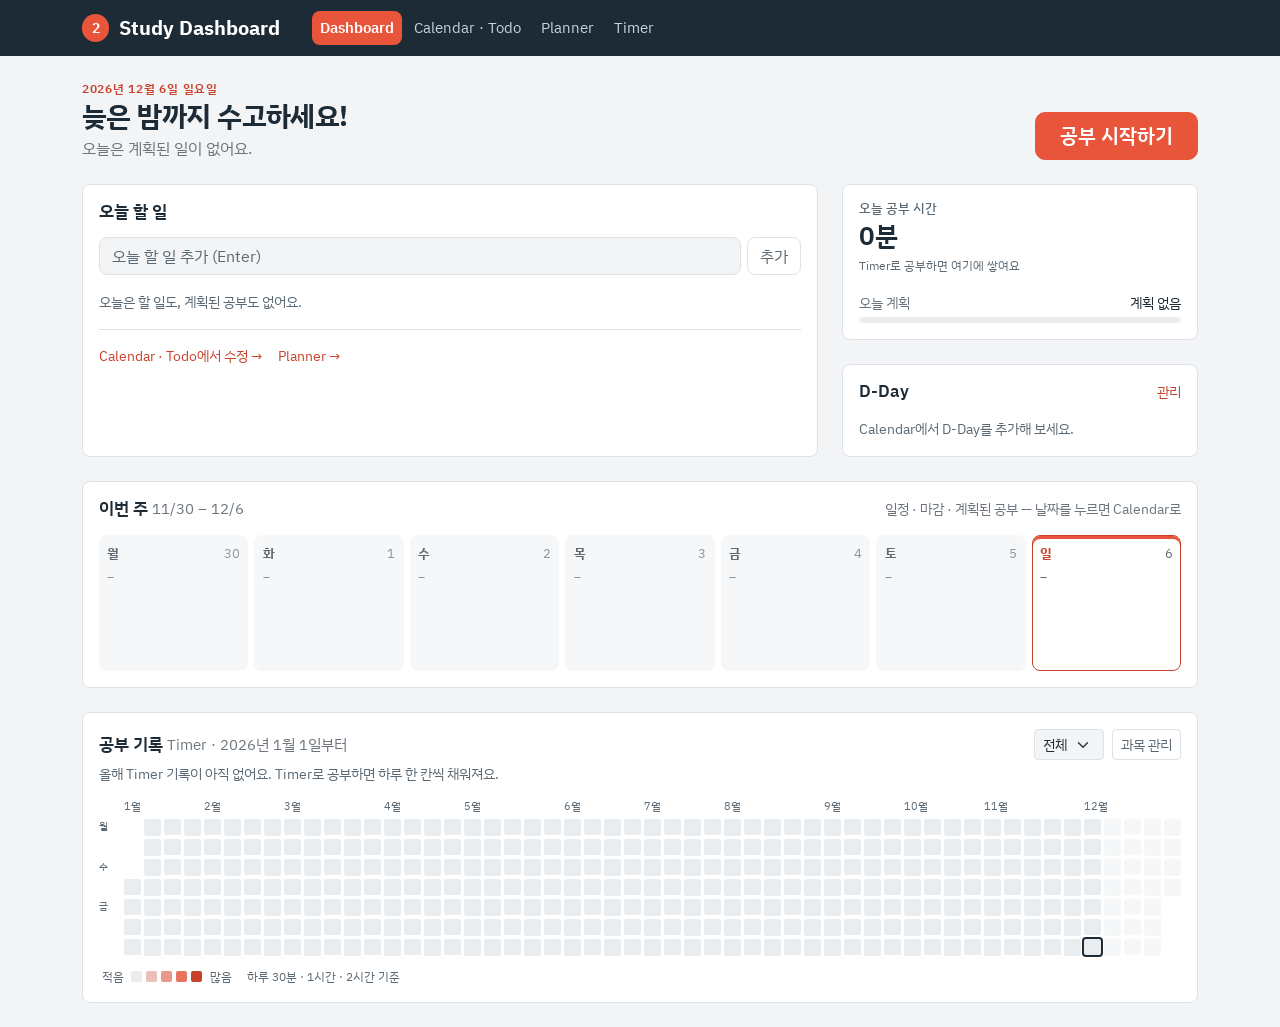
==== commit 4af94d94: "Main becomes Dashboard with a Timer heatmap; drop dashboard.html - index.html is now "Dashboard": to" ====
--- a/index.html
+++ b/index.html
@@ -3,7 +3,7 @@
 <head>
   <meta charset="UTF-8">
   <meta name="viewport" content="width=device-width, initial-scale=1">
-  <title>Main | Study Dashboard</title>
+  <title>Dashboard | Study Dashboard</title>
 
   <link rel="preconnect" href="https://fonts.googleapis.com">
   <link rel="preconnect" href="https://fonts.gstatic.com" crossorigin>
@@ -26,8 +26,7 @@
       </button>
       <div class="collapse navbar-collapse" id="sdNav">
         <ul class="navbar-nav ms-lg-3 gap-lg-1">
-          <li class="nav-item"><a class="nav-link active" aria-current="page" href="index.html">Main</a></li>
-          <li class="nav-item"><a class="nav-link" href="dashboard.html">Dashboard</a></li>
+          <li class="nav-item"><a class="nav-link active" aria-current="page" href="index.html">Dashboard</a></li>
           <li class="nav-item"><a class="nav-link" href="calendar.html">Calendar · Todo</a></li>
           <li class="nav-item"><a class="nav-link" href="planner.html">Planner</a></li>
           <li class="nav-item"><a class="nav-link" href="timer.html">Timer</a></li>
@@ -105,6 +104,35 @@
       </div>
       <div class="sd-wstrip" id="weekStrip"></div>
     </div></section>
+
+    <!-- 공부 기록: Timer 잔디 -->
+    <section class="card mt-4" aria-labelledby="heatTitle"><div class="card-body">
+      <div class="d-flex flex-wrap justify-content-between align-items-center gap-2 mb-1">
+        <h2 class="sd-section-title" id="heatTitle">공부 기록 <span class="small text-secondary fw-normal" id="heatYear">Timer · 1월 1일부터</span></h2>
+        <div class="d-flex align-items-center gap-2">
+          <label class="visually-hidden" for="heatSubject">과목</label>
+          <select class="form-select form-select-sm" id="heatSubject"></select>
+          <button class="btn btn-sm btn-outline-secondary text-nowrap" type="button" id="subjectToggle" aria-expanded="false" aria-controls="subjectBox">과목 관리</button>
+        </div>
+      </div>
+      <p class="sd-heat-summary mb-3" id="heatSummary"></p>
+
+      <div class="sd-subject-box d-none mb-3" id="subjectBox">
+        <form class="sd-quick mb-2" id="subjectForm" novalidate>
+          <label class="visually-hidden" for="subjectName">과목 이름</label>
+          <input class="form-control form-control-sm" id="subjectName" type="text" maxlength="30" placeholder="과목 추가 (예: 자료구조)" autocomplete="off">
+          <button class="btn btn-sm btn-primary" type="submit">추가</button>
+        </form>
+        <ul class="sd-subject-list" id="subjectList"></ul>
+        <p class="small text-secondary mb-0">할 일 · 일정 · Timer의 과목 칸에서 "+ 새 과목"으로도 추가돼요. 지워도 기록은 남아요.</p>
+      </div>
+
+      <div class="sd-heat-scroll" id="heatGrid"></div>
+      <div class="sd-heat-legend mt-2" aria-hidden="true">
+        <span>적음</span><i class="lv0"></i><i class="lv1"></i><i class="lv2"></i><i class="lv3"></i><i class="lv4"></i><span>많음</span>
+        <span class="ms-2">하루 30분 · 1시간 · 2시간 기준</span>
+      </div>
+    </div></section>
   </main>
 
   <div class="toast-container position-fixed bottom-0 end-0 p-3">
@@ -119,6 +147,7 @@
   <script src="js/planner.js" defer></script>
   <script src="js/stats.js" defer></script>
   <script src="js/views.js" defer></script>
+  <script src="js/heatmap.js" defer></script>
   <script src="js/main.js" defer></script>
 </body>
 </html>
--- a/css/components.css
+++ b/css/components.css
@@ -10,6 +10,7 @@
 .sd-kind-deadline { --kind: var(--sd-high); }
 .sd-kind-dday     { --kind: var(--sd-mid); }
 .sd-kind-task, .sd-kind-todo { --kind: var(--sd-low); }
+.sd-kind-daily    { --kind: var(--sd-mid); }
 .sd-kind-due      { --kind: var(--sd-high); }
 .sd-kind-session  { --kind: var(--sd-accent-text); }
 
@@ -36,6 +37,7 @@
   padding: .55rem .7rem; border-radius: 8px; background: var(--sd-bg); border-left: 3px solid var(--kind, var(--sd-line));
 }
 .sd-row-todo { --kind: var(--sd-low); }
+.sd-row-daily { --kind: var(--sd-mid); }
 .sd-row-due { --kind: var(--sd-high); }
 .sd-row-session, .sd-row-studied { --kind: var(--sd-accent-text); }
 .sd-row .form-check-input { width: 1.2rem; height: 1.2rem; margin: .1rem 0 0; cursor: pointer; }
@@ -55,6 +57,9 @@
 
 .sd-row.has-finish { grid-template-columns: 1.2rem minmax(0, 1fr) auto; }
 .sd-row-finish { font-size: .72rem; padding: .1rem .5rem; align-self: center; }
+
+/* new class inline input (Views.subjectPicker) */
+.sd-newsub { display: grid; grid-template-columns: minmax(0, 1fr) auto auto; gap: .3rem; margin-top: .35rem; }
 
 /* quick add (Main, Calendar day) */
 .sd-quick { display: grid; grid-template-columns: minmax(0, 1fr) auto; gap: .4rem; }
--- a/css/main.css
+++ b/css/main.css
@@ -1,4 +1,49 @@
 /* =========================================================
-   Main page only. Day list + week strip styles are in components.css.
+   Dashboard (index.html) only. Day list + week strip: components.css.
    ========================================================= */
 #todayList:empty { display: none; }
+
+/* ---------- Timer heatmap (js/heatmap.js) ---------- */
+.sd-heat, .sd-heat-legend {
+  --lv0: var(--sd-sunk);
+  --lv1: color-mix(in srgb, var(--sd-accent) 30%, var(--sd-sunk));
+  --lv2: color-mix(in srgb, var(--sd-accent) 55%, var(--sd-sunk));
+  --lv3: color-mix(in srgb, var(--sd-accent) 80%, var(--sd-sunk));
+  --lv4: var(--sd-accent-text);
+}
+.sd-heat-summary { font-size: .85rem; color: var(--sd-muted); }
+.sd-heat-summary b { color: var(--sd-ink); font-weight: 600; }
+#heatSubject { width: auto; max-width: 12rem; }
+
+.sd-heat-scroll { overflow-x: auto; padding-bottom: .25rem; }
+/* cells stretch to the card width; below ~700px the grid scrolls sideways inside the card */
+.sd-heat {
+  display: grid; min-width: 44rem;
+  grid-template-columns: 1.4rem repeat(var(--weeks), minmax(0, 1fr));
+  gap: 3px;
+}
+.sd-heat-month { font-size: .68rem; color: var(--sd-muted); white-space: nowrap; line-height: 1.2; padding-bottom: 2px; }
+.sd-heat-dow { font-size: .62rem; color: var(--sd-muted); align-self: center; line-height: 1; }
+.sd-heat-cell { display: block; aspect-ratio: 1; border-radius: 2px; background: var(--lv0); }
+.sd-heat-legend i { display: block; width: 11px; height: 11px; border-radius: 2px; background: var(--lv0); }
+.sd-heat .lv1, .sd-heat-legend .lv1 { background: var(--lv1); }
+.sd-heat .lv2, .sd-heat-legend .lv2 { background: var(--lv2); }
+.sd-heat .lv3, .sd-heat-legend .lv3 { background: var(--lv3); }
+.sd-heat .lv4, .sd-heat-legend .lv4 { background: var(--lv4); }
+.sd-heat .is-out { visibility: hidden; }
+.sd-heat .is-future { opacity: .45; }
+.sd-heat .is-today { outline: 2px solid var(--sd-ink); outline-offset: 0; }
+.sd-heat-legend { display: flex; flex-wrap: wrap; align-items: center; gap: 4px; font-size: .75rem; color: var(--sd-muted); }
+.sd-heat-legend span { margin: 0 .2rem; }
+
+/* ---------- 과목 관리 ---------- */
+.sd-subject-box { background: var(--sd-bg); border-radius: 8px; padding: .75rem; }
+.sd-subject-box .sd-quick { max-width: 22rem; }
+.sd-subject-list { list-style: none; margin: 0 0 .5rem; padding: 0; display: flex; flex-wrap: wrap; gap: .35rem; }
+.sd-subject-list:empty { display: none; }
+.sd-subject-chip {
+  display: inline-flex; align-items: center; gap: .25rem; padding: .15rem .25rem .15rem .6rem;
+  border-radius: 99px; background: var(--sd-surface); border: 1px solid var(--sd-line); font-size: .82rem;
+}
+.sd-subject-chip button { border: 0; background: none; color: var(--sd-muted); font-size: .78rem; padding: 0 .35rem; border-radius: 99px; }
+.sd-subject-chip button:hover, .sd-subject-chip button:focus-visible, .sd-subject-chip button.is-confirm { color: var(--sd-high); }
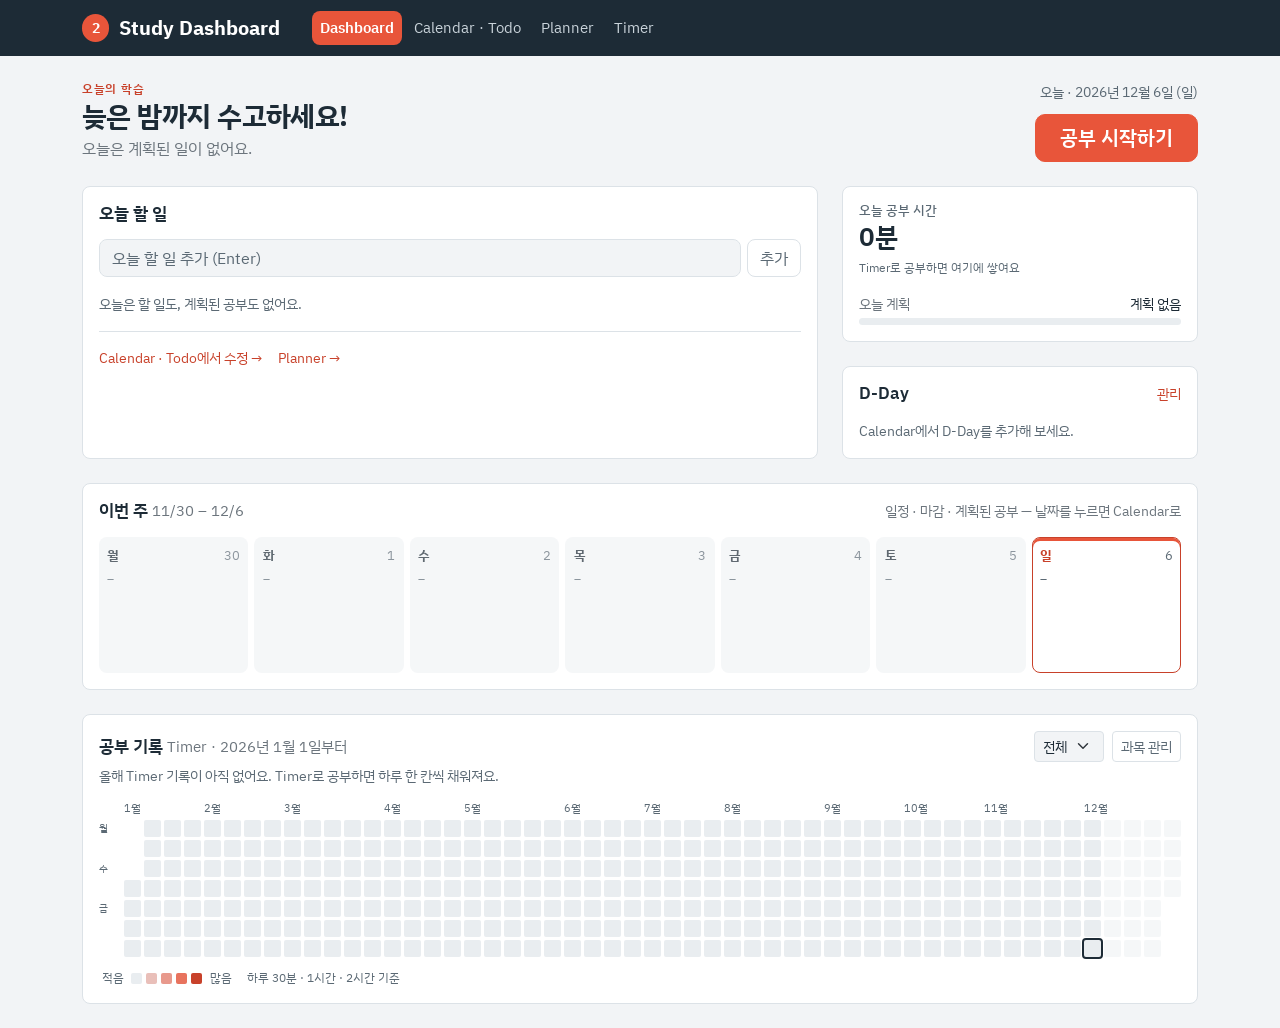
==== commit 8dbaeab2: "One date format, top right on every page - storage.js fills #todayLabel on every page: "오늘 · 2026년 1" ====
--- a/index.html
+++ b/index.html
@@ -37,13 +37,14 @@
 
   <main class="container-xl py-4">
     <!-- 오늘 -->
-    <header class="d-flex flex-wrap justify-content-between align-items-end gap-3 mb-4">
-      <div>
-        <div class="sd-eyebrow" id="todayLabel"></div>
+    <header class="sd-dash-header mb-4">
+      <div class="sd-dash-text">
+        <div class="sd-eyebrow">오늘의 학습</div>
         <h1 class="sd-page-title" id="greeting">안녕하세요!</h1>
         <p class="text-secondary mb-0 mt-1" id="greetingSub"></p>
       </div>
-      <a class="btn btn-primary btn-lg px-4" href="timer.html">공부 시작하기</a>
+      <p class="sd-today mb-0" id="todayLabel"></p>
+      <a class="btn btn-primary btn-lg px-4 sd-dash-cta" href="timer.html">공부 시작하기</a>
     </header>
 
     <div class="row g-4 mb-4">
--- a/css/style.css
+++ b/css/style.css
@@ -133,6 +133,10 @@
 .sd-stat-value { font-size: 1.6rem; font-weight: 600; line-height: 1.2; font-variant-numeric: tabular-nums; }
 .sd-stat-value small { font-size: .85rem; font-weight: 400; color: var(--sd-muted); margin-left: .25rem; }
 
+/* today's date, top right of every page header (filled by storage.js) */
+.sd-today { font-size: .85rem; color: var(--sd-muted); font-variant-numeric: tabular-nums; white-space: nowrap; }
+header > .sd-today { align-self: flex-start; padding-top: .1rem; }
+
 /* priority colors — used by Todo, Calendar, Dashboard */
 .sd-pri { font-weight: 600; }
 .sd-pri-high { color: var(--sd-high); background: color-mix(in srgb, var(--sd-high) 13%, transparent); }
--- a/css/main.css
+++ b/css/main.css
@@ -2,6 +2,16 @@
    Dashboard (index.html) only. Day list + week strip: components.css.
    ========================================================= */
 #todayList:empty { display: none; }
+
+/* header: text left · date top right (same spot as other pages) · button bottom right; phone: button under the text */
+.sd-dash-header { display: grid; grid-template-columns: minmax(0, 1fr) auto; gap: .75rem 1rem; }
+.sd-dash-text { grid-row: 1 / span 2; }
+.sd-dash-header .sd-today { grid-column: 2; grid-row: 1; justify-self: end; }
+.sd-dash-cta { grid-column: 2; grid-row: 2; align-self: end; }
+@media (max-width: 575.98px) {
+  .sd-dash-text { grid-row: 1; }
+  .sd-dash-cta { grid-column: 1 / -1; grid-row: 2; justify-self: start; }
+}
 
 /* ---------- Timer heatmap (js/heatmap.js) ---------- */
 .sd-heat, .sd-heat-legend {
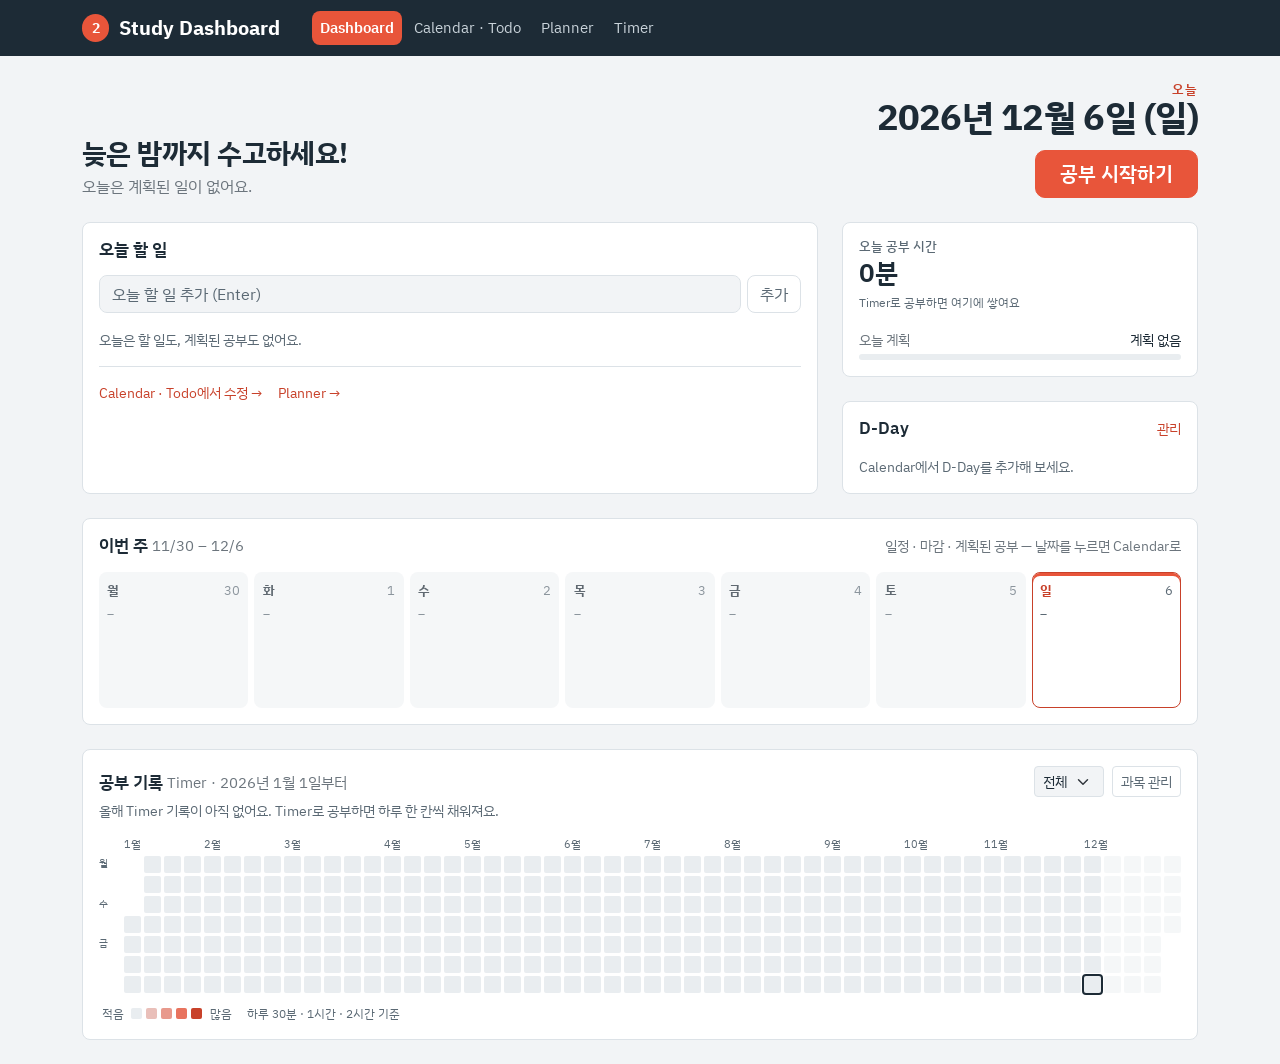
==== commit 5d436eae: "Dashboard: big date in the header - Same text as every page ("오늘 · 2026년 11월 24일 (화)"), but on the  " ====
--- a/index.html
+++ b/index.html
@@ -39,7 +39,6 @@
     <!-- 오늘 -->
     <header class="sd-dash-header mb-4">
       <div class="sd-dash-text">
-        <div class="sd-eyebrow">오늘의 학습</div>
         <h1 class="sd-page-title" id="greeting">안녕하세요!</h1>
         <p class="text-secondary mb-0 mt-1" id="greetingSub"></p>
       </div>
--- a/css/main.css
+++ b/css/main.css
@@ -3,14 +3,19 @@
    ========================================================= */
 #todayList:empty { display: none; }
 
-/* header: text left · date top right (same spot as other pages) · button bottom right; phone: button under the text */
-.sd-dash-header { display: grid; grid-template-columns: minmax(0, 1fr) auto; gap: .75rem 1rem; }
-.sd-dash-text { grid-row: 1 / span 2; }
-.sd-dash-header .sd-today { grid-column: 2; grid-row: 1; justify-self: end; }
-.sd-dash-cta { grid-column: 2; grid-row: 2; align-self: end; }
+/* header: text left · big date top right (same spot as other pages) · button under it
+   phone: big date on its own line first, then the text, then the button */
+.sd-dash-header { display: grid; grid-template-columns: minmax(0, 1fr) auto; gap: .75rem 1.5rem; align-items: start; }
+.sd-dash-text { grid-column: 1; grid-row: 1 / span 2; align-self: end; }
+.sd-dash-header .sd-today { grid-column: 2; grid-row: 1; justify-self: end; text-align: right; line-height: 1.15; }
+.sd-dash-header .sd-today-pre { display: block; font-size: .8rem; font-weight: 600; letter-spacing: .06em; color: var(--sd-accent-text); }
+.sd-dash-header .sd-today-sep { display: none; }
+.sd-dash-header .sd-today-date { display: block; font-size: clamp(1.5rem, 1rem + 1.6vw, 2.25rem); font-weight: 700; letter-spacing: -.02em; color: var(--sd-ink); }
+.sd-dash-cta { grid-column: 2; grid-row: 2; justify-self: end; align-self: end; }
 @media (max-width: 575.98px) {
-  .sd-dash-text { grid-row: 1; }
-  .sd-dash-cta { grid-column: 1 / -1; grid-row: 2; justify-self: start; }
+  .sd-dash-header .sd-today { grid-column: 1 / -1; grid-row: 1; justify-self: start; text-align: left; white-space: normal; }
+  .sd-dash-text { grid-row: 2; }
+  .sd-dash-cta { grid-column: 1 / -1; grid-row: 3; justify-self: start; }
 }
 
 /* ---------- Timer heatmap (js/heatmap.js) ---------- */
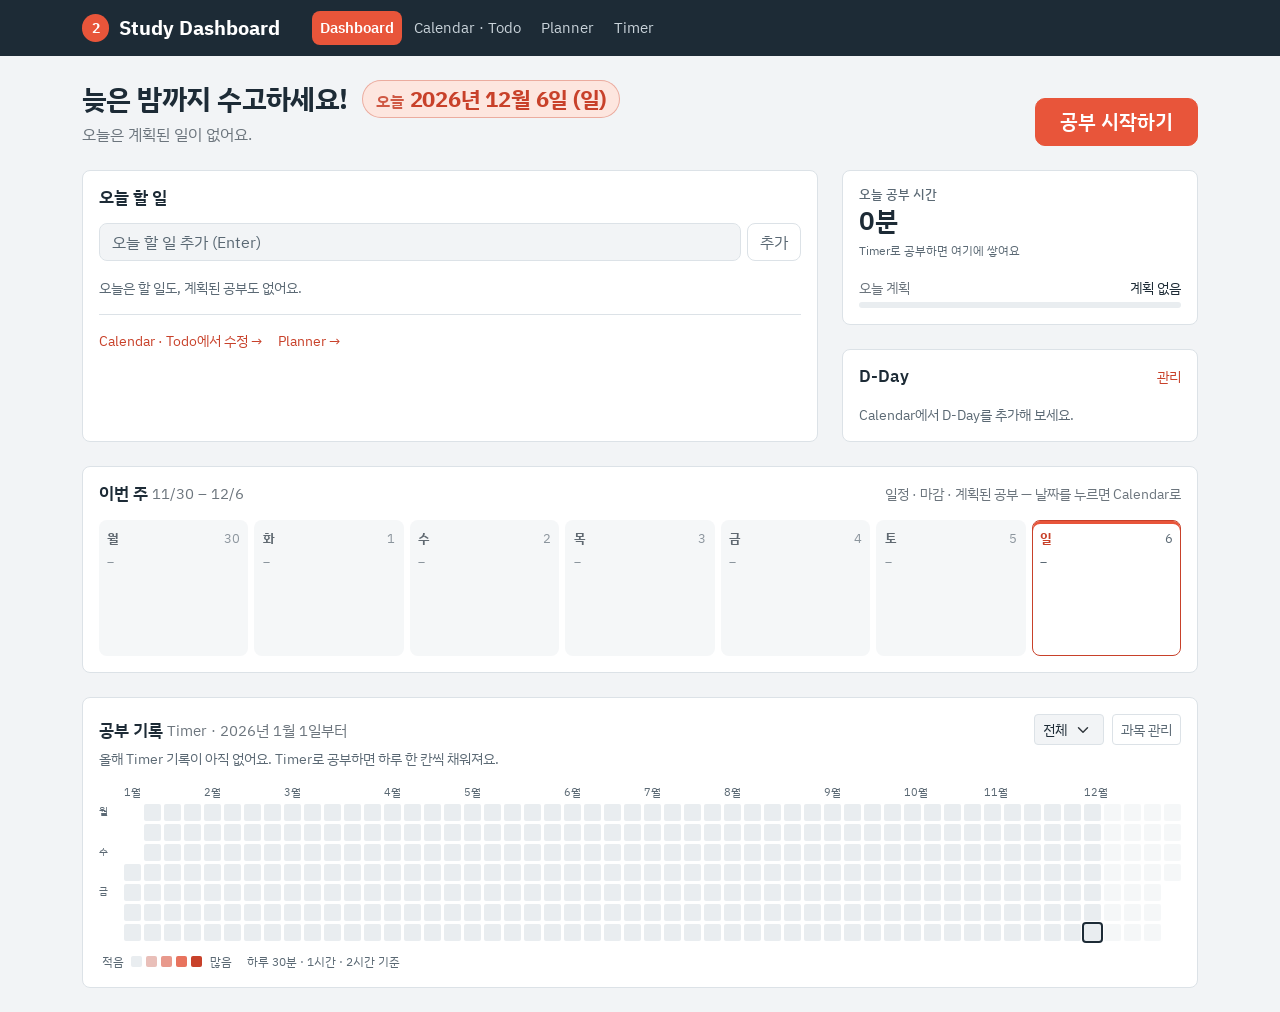
==== commit 9f2b6406: "Dashboard: highlighted date next to the greeting - Date moves left, beside 안녕하세요!, as a highlighted " ====
--- a/index.html
+++ b/index.html
@@ -39,10 +39,12 @@
     <!-- 오늘 -->
     <header class="sd-dash-header mb-4">
       <div class="sd-dash-text">
-        <h1 class="sd-page-title" id="greeting">안녕하세요!</h1>
+        <div class="sd-dash-title">
+          <h1 class="sd-page-title" id="greeting">안녕하세요!</h1>
+          <p class="sd-today mb-0" id="todayLabel"></p>
+        </div>
         <p class="text-secondary mb-0 mt-1" id="greetingSub"></p>
       </div>
-      <p class="sd-today mb-0" id="todayLabel"></p>
       <a class="btn btn-primary btn-lg px-4 sd-dash-cta" href="timer.html">공부 시작하기</a>
     </header>
 
--- a/css/main.css
+++ b/css/main.css
@@ -3,20 +3,18 @@
    ========================================================= */
 #todayList:empty { display: none; }
 
-/* header: text left · big date top right (same spot as other pages) · button under it
-   phone: big date on its own line first, then the text, then the button */
-.sd-dash-header { display: grid; grid-template-columns: minmax(0, 1fr) auto; gap: .75rem 1.5rem; align-items: start; }
-.sd-dash-text { grid-column: 1; grid-row: 1 / span 2; align-self: end; }
-.sd-dash-header .sd-today { grid-column: 2; grid-row: 1; justify-self: end; text-align: right; line-height: 1.15; }
-.sd-dash-header .sd-today-pre { display: block; font-size: .8rem; font-weight: 600; letter-spacing: .06em; color: var(--sd-accent-text); }
+/* header: greeting + highlighted date on the left · button on the right (under the text on phones) */
+.sd-dash-header { display: flex; flex-wrap: wrap; justify-content: space-between; align-items: flex-end; gap: 1rem; }
+.sd-dash-title { display: flex; flex-wrap: wrap; align-items: center; gap: .5rem .9rem; }
+.sd-dash-header .sd-today {
+  display: inline-flex; align-items: baseline; gap: .4rem;
+  padding: .3rem .85rem; border-radius: 999px;
+  background: var(--sd-accent-soft); color: var(--sd-accent-text); box-shadow: inset 0 0 0 1px color-mix(in srgb, var(--sd-accent-text) 35%, transparent);
+  font-size: clamp(1.05rem, .9rem + .6vw, 1.35rem); font-weight: 700; letter-spacing: -.01em; line-height: 1.3;
+}
+.sd-dash-header .sd-today-pre { font-size: .72em; font-weight: 600; opacity: .85; }
 .sd-dash-header .sd-today-sep { display: none; }
-.sd-dash-header .sd-today-date { display: block; font-size: clamp(1.5rem, 1rem + 1.6vw, 2.25rem); font-weight: 700; letter-spacing: -.02em; color: var(--sd-ink); }
-.sd-dash-cta { grid-column: 2; grid-row: 2; justify-self: end; align-self: end; }
-@media (max-width: 575.98px) {
-  .sd-dash-header .sd-today { grid-column: 1 / -1; grid-row: 1; justify-self: start; text-align: left; white-space: normal; }
-  .sd-dash-text { grid-row: 2; }
-  .sd-dash-cta { grid-column: 1 / -1; grid-row: 3; justify-self: start; }
-}
+
 
 /* ---------- Timer heatmap (js/heatmap.js) ---------- */
 .sd-heat, .sd-heat-legend {
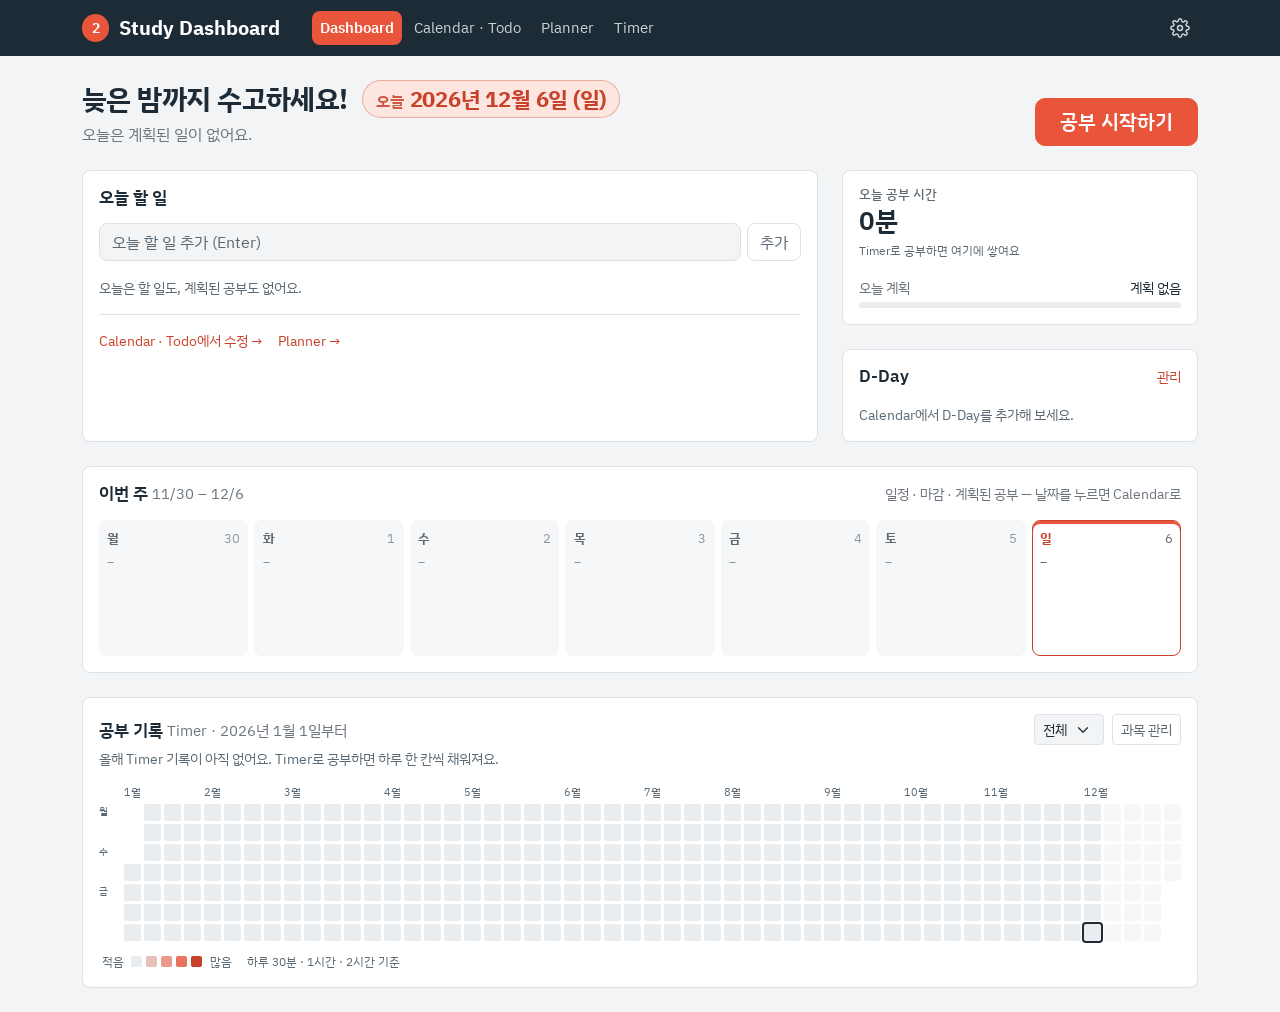
==== commit 614ce325: "Settings panel (⚙) with 14 themes and customization - Gear button at the right end of the nav on eve" ====
--- a/index.html
+++ b/index.html
@@ -13,6 +13,7 @@
   <link rel="stylesheet" href="css/components.css">
   <link rel="stylesheet" href="css/main.css">
   <link rel="stylesheet" href="css/responsive.css">
+  <script src="js/theme.js"></script>  <!-- no defer: applies the saved theme before the page paints -->
 </head>
 <body>
 
@@ -146,6 +147,7 @@
 
   <script src="https://cdn.jsdelivr.net/npm/bootstrap@5.3.3/dist/js/bootstrap.bundle.min.js" defer></script>
   <script src="js/storage.js" defer></script>
+  <script src="js/settings.js" defer></script>
   <script src="js/planner.js" defer></script>
   <script src="js/stats.js" defer></script>
   <script src="js/views.js" defer></script>
--- a/css/style.css
+++ b/css/style.css
@@ -1,12 +1,19 @@
 /* =========================================================
    Study Dashboard — shared styles (ALL pages load this, after Bootstrap)
-   THEME LIVES ONLY IN THE TOKEN BLOCKS BELOW.
-   Default = 중간보고서 색 (navy/orange).
-   Old pastel theme (Catppuccin Latte): <html lang="ko" data-theme="latte">
+   THEMES LIVE ONLY IN THE TOKEN BLOCKS BELOW. js/theme.js sets <html data-theme="…">
+   (and data-bs-theme="dark" for dark ones); the ⚙ settings panel (js/settings.js) picks one.
+   Selectors are [data-theme] (not :root only) so the settings panel can preview a theme on a swatch.
+   Add a theme: one block here + one line in js/theme.js THEMES.
    ========================================================= */
 
 /* ---------- 1. Theme tokens ---------- */
 :root {
+  --sd-font: "IBM Plex Sans KR", -apple-system, "Apple SD Gothic Neo", "Malgun Gothic", sans-serif;
+  --sd-radius: 10px;
+  --sd-radius-sm: 8px;
+}
+
+:root, [data-theme="default"] {
   --sd-bg: #f2f4f6;
   --sd-surface: #ffffff;
   --sd-sunk: #e9edf0;
@@ -19,30 +26,271 @@
   --sd-accent-soft: #fde6df;
   --sd-nav: #1d2b36;
   --sd-nav-ink: #c9d3da;
+  --sd-nav-brand: #ffffff;
   --sd-high: #d2412c;
   --sd-mid: #c27c14;
   --sd-low: #2f7d63;
-  --sd-nav-brand: #ffffff;
-  --sd-font: "IBM Plex Sans KR", -apple-system, "Apple SD Gothic Neo", "Malgun Gothic", sans-serif;
-  --sd-radius: 10px;
-}
-:root[data-theme="latte"] {
+  color-scheme: light;
+}
+
+[data-theme="latte"] {
   --sd-bg: #e6e9ef;
   --sd-surface: #eff1f5;
   --sd-sunk: #dce0e8;
   --sd-line: #ccd0da;
   --sd-ink: #4c4f69;
   --sd-muted: #6c6f85;
-  --sd-accent: #babbf1;            /* fills: buttons, active tab, progress */
-  --sd-accent-ink: #4c4f69;        /* text ON accent fills */
-  --sd-accent-text: #5c5fc4;       /* accent used AS text on light bg */
-  --sd-accent-soft: rgba(186, 187, 241, .35);
+  --sd-accent: #babbf1;
+  --sd-accent-ink: #4c4f69;
+  --sd-accent-text: #5c5fc4;
+  --sd-accent-soft: rgba(186,187,241,.35);
   --sd-nav: #dce0e8;
   --sd-nav-ink: #5c5f77;
+  --sd-nav-brand: #4c4f69;
   --sd-high: #d20f39;
   --sd-mid: #df8e1d;
   --sd-low: #40a02b;
-  --sd-nav-brand: var(--sd-ink);
+  color-scheme: light;
+}
+
+[data-theme="forest"] {
+  --sd-bg: #eef3ee;
+  --sd-surface: #ffffff;
+  --sd-sunk: #e2ebe3;
+  --sd-line: #cfdcd1;
+  --sd-ink: #1f2d24;
+  --sd-muted: #5a6b5f;
+  --sd-accent: #2f855a;
+  --sd-accent-ink: #ffffff;
+  --sd-accent-text: #276749;
+  --sd-accent-soft: #d8eedf;
+  --sd-nav: #1f3a2b;
+  --sd-nav-ink: #c4d6ca;
+  --sd-nav-brand: #ffffff;
+  --sd-high: #c53030;
+  --sd-mid: #b7791f;
+  --sd-low: #2f855a;
+  color-scheme: light;
+}
+
+[data-theme="ocean"] {
+  --sd-bg: #eef4f9;
+  --sd-surface: #ffffff;
+  --sd-sunk: #e1ebf3;
+  --sd-line: #cfdeea;
+  --sd-ink: #172b3a;
+  --sd-muted: #55697a;
+  --sd-accent: #2b6cb0;
+  --sd-accent-ink: #ffffff;
+  --sd-accent-text: #2c5282;
+  --sd-accent-soft: #dbe9f7;
+  --sd-nav: #12324f;
+  --sd-nav-ink: #c3d4e4;
+  --sd-nav-brand: #ffffff;
+  --sd-high: #c53030;
+  --sd-mid: #b7791f;
+  --sd-low: #2f855a;
+  color-scheme: light;
+}
+
+[data-theme="sakura"] {
+  --sd-bg: #fbf1f4;
+  --sd-surface: #ffffff;
+  --sd-sunk: #f5e3e9;
+  --sd-line: #ecd2db;
+  --sd-ink: #3a2430;
+  --sd-muted: #7a5f6b;
+  --sd-accent: #d6578a;
+  --sd-accent-ink: #ffffff;
+  --sd-accent-text: #b83b6e;
+  --sd-accent-soft: #f9dbe7;
+  --sd-nav: #f5e3e9;
+  --sd-nav-ink: #7a5f6b;
+  --sd-nav-brand: #3a2430;
+  --sd-high: #c53030;
+  --sd-mid: #b7791f;
+  --sd-low: #2f855a;
+  color-scheme: light;
+}
+
+[data-theme="mono"] {
+  --sd-bg: #f4f4f4;
+  --sd-surface: #ffffff;
+  --sd-sunk: #e9e9e9;
+  --sd-line: #d9d9d9;
+  --sd-ink: #1a1a1a;
+  --sd-muted: #616161;
+  --sd-accent: #1a1a1a;
+  --sd-accent-ink: #ffffff;
+  --sd-accent-text: #1a1a1a;
+  --sd-accent-soft: #e6e6e6;
+  --sd-nav: #111111;
+  --sd-nav-ink: #bbbbbb;
+  --sd-nav-brand: #ffffff;
+  --sd-high: #c62828;
+  --sd-mid: #a05a00;
+  --sd-low: #2e7d32;
+  color-scheme: light;
+}
+
+[data-theme="solarized"] {
+  --sd-bg: #eee8d5;
+  --sd-surface: #fdf6e3;
+  --sd-sunk: #e6dfc8;
+  --sd-line: #d9d2bd;
+  --sd-ink: #073642;
+  --sd-muted: #586e75;
+  --sd-accent: #268bd2;
+  --sd-accent-ink: #fdf6e3;
+  --sd-accent-text: #1f6fa8;
+  --sd-accent-soft: rgba(38,139,210,.15);
+  --sd-nav: #073642;
+  --sd-nav-ink: #93a1a1;
+  --sd-nav-brand: #fdf6e3;
+  --sd-high: #dc322f;
+  --sd-mid: #b58900;
+  --sd-low: #859900;
+  color-scheme: light;
+}
+
+[data-theme="midnight"] {
+  --sd-bg: #10181f;
+  --sd-surface: #18232c;
+  --sd-sunk: #213039;
+  --sd-line: #2c3c47;
+  --sd-ink: #e6edf2;
+  --sd-muted: #9aaab6;
+  --sd-accent: #ef6a4f;
+  --sd-accent-ink: #ffffff;
+  --sd-accent-text: #ff8a70;
+  --sd-accent-soft: rgba(239,106,79,.18);
+  --sd-nav: #0b1217;
+  --sd-nav-ink: #9aaab6;
+  --sd-nav-brand: #ffffff;
+  --sd-high: #ff6b6b;
+  --sd-mid: #f0a43a;
+  --sd-low: #4cc38a;
+  color-scheme: dark;
+}
+
+[data-theme="frappe"] {
+  --sd-bg: #292c3c;
+  --sd-surface: #303446;
+  --sd-sunk: #414559;
+  --sd-line: #51576d;
+  --sd-ink: #c6d0f5;
+  --sd-muted: #a5adce;
+  --sd-accent: #babbf1;
+  --sd-accent-ink: #303446;
+  --sd-accent-text: #babbf1;
+  --sd-accent-soft: rgba(186,187,241,.18);
+  --sd-nav: #232634;
+  --sd-nav-ink: #a5adce;
+  --sd-nav-brand: #c6d0f5;
+  --sd-high: #e78284;
+  --sd-mid: #e5c890;
+  --sd-low: #a6d189;
+  color-scheme: dark;
+}
+
+[data-theme="mocha"] {
+  --sd-bg: #181825;
+  --sd-surface: #1e1e2e;
+  --sd-sunk: #313244;
+  --sd-line: #45475a;
+  --sd-ink: #cdd6f4;
+  --sd-muted: #a6adc8;
+  --sd-accent: #cba6f7;
+  --sd-accent-ink: #1e1e2e;
+  --sd-accent-text: #cba6f7;
+  --sd-accent-soft: rgba(203,166,247,.18);
+  --sd-nav: #11111b;
+  --sd-nav-ink: #a6adc8;
+  --sd-nav-brand: #cdd6f4;
+  --sd-high: #f38ba8;
+  --sd-mid: #f9e2af;
+  --sd-low: #a6e3a1;
+  color-scheme: dark;
+}
+
+[data-theme="nord"] {
+  --sd-bg: #2e3440;
+  --sd-surface: #3b4252;
+  --sd-sunk: #434c5e;
+  --sd-line: #4c566a;
+  --sd-ink: #eceff4;
+  --sd-muted: #b4bccb;
+  --sd-accent: #88c0d0;
+  --sd-accent-ink: #2e3440;
+  --sd-accent-text: #88c0d0;
+  --sd-accent-soft: rgba(136,192,208,.18);
+  --sd-nav: #272c36;
+  --sd-nav-ink: #c0c8d6;
+  --sd-nav-brand: #eceff4;
+  --sd-high: #e0828a;
+  --sd-mid: #ebcb8b;
+  --sd-low: #a3be8c;
+  color-scheme: dark;
+}
+
+[data-theme="dracula"] {
+  --sd-bg: #21222c;
+  --sd-surface: #282a36;
+  --sd-sunk: #343746;
+  --sd-line: #44475a;
+  --sd-ink: #f8f8f2;
+  --sd-muted: #a4abcf;
+  --sd-accent: #bd93f9;
+  --sd-accent-ink: #21222c;
+  --sd-accent-text: #caa9fa;
+  --sd-accent-soft: rgba(189,147,249,.2);
+  --sd-nav: #191a21;
+  --sd-nav-ink: #a4abcf;
+  --sd-nav-brand: #f8f8f2;
+  --sd-high: #ff6e6e;
+  --sd-mid: #ffb86c;
+  --sd-low: #50fa7b;
+  color-scheme: dark;
+}
+
+[data-theme="gruvbox"] {
+  --sd-bg: #1d2021;
+  --sd-surface: #282828;
+  --sd-sunk: #3c3836;
+  --sd-line: #504945;
+  --sd-ink: #ebdbb2;
+  --sd-muted: #a89984;
+  --sd-accent: #fe8019;
+  --sd-accent-ink: #282828;
+  --sd-accent-text: #fe8019;
+  --sd-accent-soft: rgba(254,128,25,.18);
+  --sd-nav: #1d2021;
+  --sd-nav-ink: #a89984;
+  --sd-nav-brand: #ebdbb2;
+  --sd-high: #fb4934;
+  --sd-mid: #fabd2f;
+  --sd-low: #b8bb26;
+  color-scheme: dark;
+}
+
+[data-theme="tokyo"] {
+  --sd-bg: #16161e;
+  --sd-surface: #1a1b26;
+  --sd-sunk: #24283b;
+  --sd-line: #2f3549;
+  --sd-ink: #c0caf5;
+  --sd-muted: #9aa5ce;
+  --sd-accent: #7aa2f7;
+  --sd-accent-ink: #16161e;
+  --sd-accent-text: #7aa2f7;
+  --sd-accent-soft: rgba(122,162,247,.18);
+  --sd-nav: #13131a;
+  --sd-nav-ink: #9aa5ce;
+  --sd-nav-brand: #c0caf5;
+  --sd-high: #f7768e;
+  --sd-mid: #e0af68;
+  --sd-low: #9ece6a;
+  color-scheme: dark;
 }
 
 /* ---------- 2. Tokens → Bootstrap variables ---------- */
@@ -54,7 +302,7 @@
   --bs-secondary-color: var(--sd-muted);
   --bs-tertiary-bg: var(--sd-sunk);
   --bs-emphasis-color: var(--sd-ink);
-  --bs-border-radius: 8px;
+  --bs-border-radius: var(--sd-radius-sm);
   --bs-border-radius-lg: var(--sd-radius);
   --bs-link-color: var(--sd-accent-text);
   --bs-link-hover-color: var(--sd-ink);
@@ -115,7 +363,7 @@
   display: grid; place-items: center; width: 1.7rem; height: 1.7rem; border-radius: 50%;
   background: var(--sd-accent); color: var(--sd-accent-ink); font-size: .85rem;
 }
-.sd-navbar .nav-link { color: var(--sd-nav-ink); border-radius: 8px; padding: .4rem .75rem; font-size: .92rem; }
+.sd-navbar .nav-link { color: var(--sd-nav-ink); border-radius: var(--sd-radius-sm); padding: .4rem .75rem; font-size: .92rem; }
 .sd-navbar .nav-link:hover { color: var(--sd-nav-brand); }
 .sd-navbar .nav-link.active { background: var(--sd-accent); color: var(--sd-accent-ink); font-weight: 600; }
 .sd-navbar .navbar-toggler { border-color: var(--sd-line); }
@@ -133,6 +381,39 @@
 .sd-stat-value { font-size: 1.6rem; font-weight: 600; line-height: 1.2; font-variant-numeric: tabular-nums; }
 .sd-stat-value small { font-size: .85rem; font-weight: 400; color: var(--sd-muted); margin-left: .25rem; }
 
+/* ---------- ⚙ settings button + panel (js/settings.js) ---------- */
+.sd-gear { color: var(--sd-nav-ink); border: 1px solid transparent; padding: .35rem .45rem; line-height: 1; border-radius: var(--sd-radius-sm); }
+.sd-gear:hover, .sd-gear:focus-visible { color: var(--sd-nav-brand); border-color: color-mix(in srgb, var(--sd-nav-ink) 40%, transparent); }
+.sd-settings { --bs-offcanvas-width: 380px; --bs-offcanvas-bg: var(--sd-surface); --bs-offcanvas-color: var(--sd-ink); --bs-offcanvas-border-color: var(--sd-line); }
+.sd-set-section + .sd-set-section { border-top: 1px solid var(--sd-line); margin-top: 1.25rem; padding-top: 1.25rem; }
+.sd-set-title { font-size: .95rem; font-weight: 700; margin-bottom: .6rem; }
+.sd-set-sub { font-size: .75rem; font-weight: 600; letter-spacing: .04em; color: var(--sd-muted); margin-bottom: .4rem; }
+.sd-set-status { color: var(--sd-low); }
+.sd-set-status:empty { display: none; }
+.sd-set-status.is-error { color: var(--sd-high); }
+
+.sd-swatches { display: grid; grid-template-columns: repeat(3, minmax(0, 1fr)); gap: .5rem; }
+.sd-swatch { display: grid; gap: .3rem; padding: .3rem; border: 2px solid transparent; border-radius: var(--sd-radius); background: none; color: var(--sd-ink); text-align: center; }
+.sd-swatch:hover { border-color: var(--sd-line); }
+.sd-swatch.is-active { border-color: var(--sd-accent-text); }
+.sd-swatch:focus-visible { outline: 2px solid var(--sd-accent-text); outline-offset: 1px; }
+.sd-swatch-name { font-size: .75rem; font-weight: 500; }
+.sd-swatch.is-active .sd-swatch-name { font-weight: 700; color: var(--sd-accent-text); }
+/* the preview uses ITS theme's tokens (data-theme on the element) */
+.sd-swatch-preview {
+  position: relative; display: block; height: 3.4rem; border-radius: 6px; overflow: hidden;
+  background: var(--sd-bg); border: 1px solid var(--sd-line);
+}
+.sd-sw-nav { position: absolute; inset: 0 0 auto 0; height: .7rem; background: var(--sd-nav); }
+.sd-sw-card { position: absolute; left: .35rem; right: .35rem; top: 1rem; bottom: .35rem; background: var(--sd-surface); border-radius: 4px; }
+.sd-sw-accent { position: absolute; left: .6rem; top: 1.3rem; width: 1.5rem; height: .55rem; border-radius: 99px; background: var(--sd-accent); }
+.sd-sw-line { position: absolute; left: .6rem; right: .9rem; top: 2.15rem; height: .3rem; border-radius: 99px; background: var(--sd-ink); opacity: .55; }
+
+.sd-accent-presets { display: flex; flex-wrap: wrap; gap: .35rem; }
+.sd-accent-dot { width: 1.6rem; height: 1.6rem; border-radius: 50%; border: 2px solid var(--sd-surface); box-shadow: 0 0 0 1px var(--sd-line); padding: 0; }
+.sd-accent-dot.is-active { box-shadow: 0 0 0 2px var(--sd-ink); }
+.form-control-color { width: 2.6rem; height: 2.2rem; padding: .2rem; }
+
 /* today's date, top right of every page header (filled by storage.js) */
 .sd-today { font-size: .85rem; color: var(--sd-muted); font-variant-numeric: tabular-nums; white-space: nowrap; }
 header > .sd-today { align-self: flex-start; padding-top: .1rem; }
--- a/css/components.css
+++ b/css/components.css
@@ -34,7 +34,7 @@
 .sd-rows { list-style: none; margin: 0; padding: 0; display: grid; gap: .4rem; }
 .sd-row {
   display: grid; grid-template-columns: 1.2rem minmax(0, 1fr); gap: .65rem; align-items: start;
-  padding: .55rem .7rem; border-radius: 8px; background: var(--sd-bg); border-left: 3px solid var(--kind, var(--sd-line));
+  padding: .55rem .7rem; border-radius: var(--sd-radius-sm); background: var(--sd-bg); border-left: 3px solid var(--kind, var(--sd-line));
 }
 .sd-row-todo { --kind: var(--sd-low); }
 .sd-row-daily { --kind: var(--sd-mid); }
@@ -68,7 +68,7 @@
 .sd-wstrip { display: grid; grid-template-columns: repeat(7, minmax(0, 1fr)); gap: .4rem; }
 .sd-wday {
   display: flex; flex-direction: column; gap: .3rem; min-width: 0; min-height: 8.5rem; padding: .5rem .45rem;
-  background: var(--sd-bg); border: 1px solid transparent; border-radius: 8px; color: var(--sd-ink); text-decoration: none;
+  background: var(--sd-bg); border: 1px solid transparent; border-radius: var(--sd-radius-sm); color: var(--sd-ink); text-decoration: none;
 }
 .sd-wday:hover, .sd-wday:focus-visible { border-color: var(--sd-accent-text); color: var(--sd-ink); }
 .sd-wday.is-today { background: var(--sd-surface); border-color: var(--sd-accent-text); box-shadow: inset 0 3px 0 var(--sd-accent); }
--- a/css/main.css
+++ b/css/main.css
@@ -50,7 +50,7 @@
 .sd-heat-legend span { margin: 0 .2rem; }
 
 /* ---------- 과목 관리 ---------- */
-.sd-subject-box { background: var(--sd-bg); border-radius: 8px; padding: .75rem; }
+.sd-subject-box { background: var(--sd-bg); border-radius: var(--sd-radius-sm); padding: .75rem; }
 .sd-subject-box .sd-quick { max-width: 22rem; }
 .sd-subject-list { list-style: none; margin: 0 0 .5rem; padding: 0; display: flex; flex-wrap: wrap; gap: .35rem; }
 .sd-subject-list:empty { display: none; }
